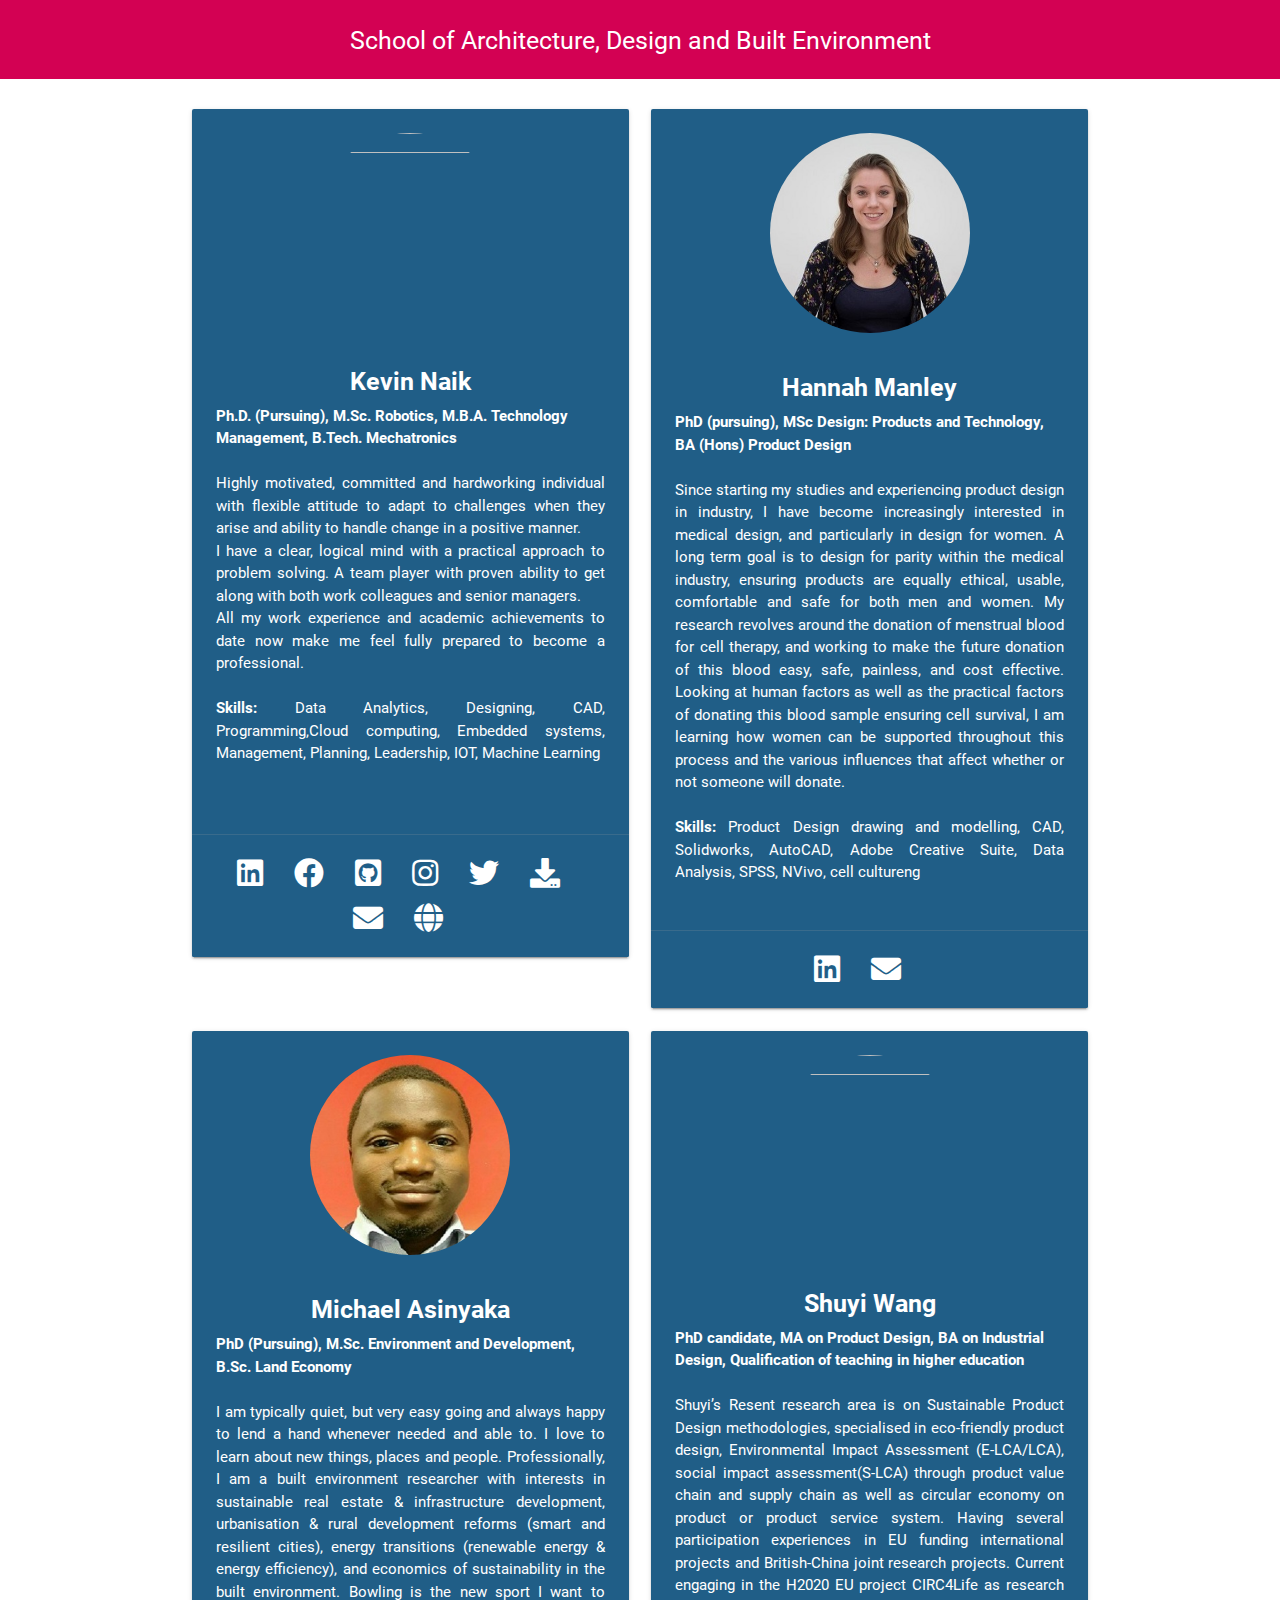
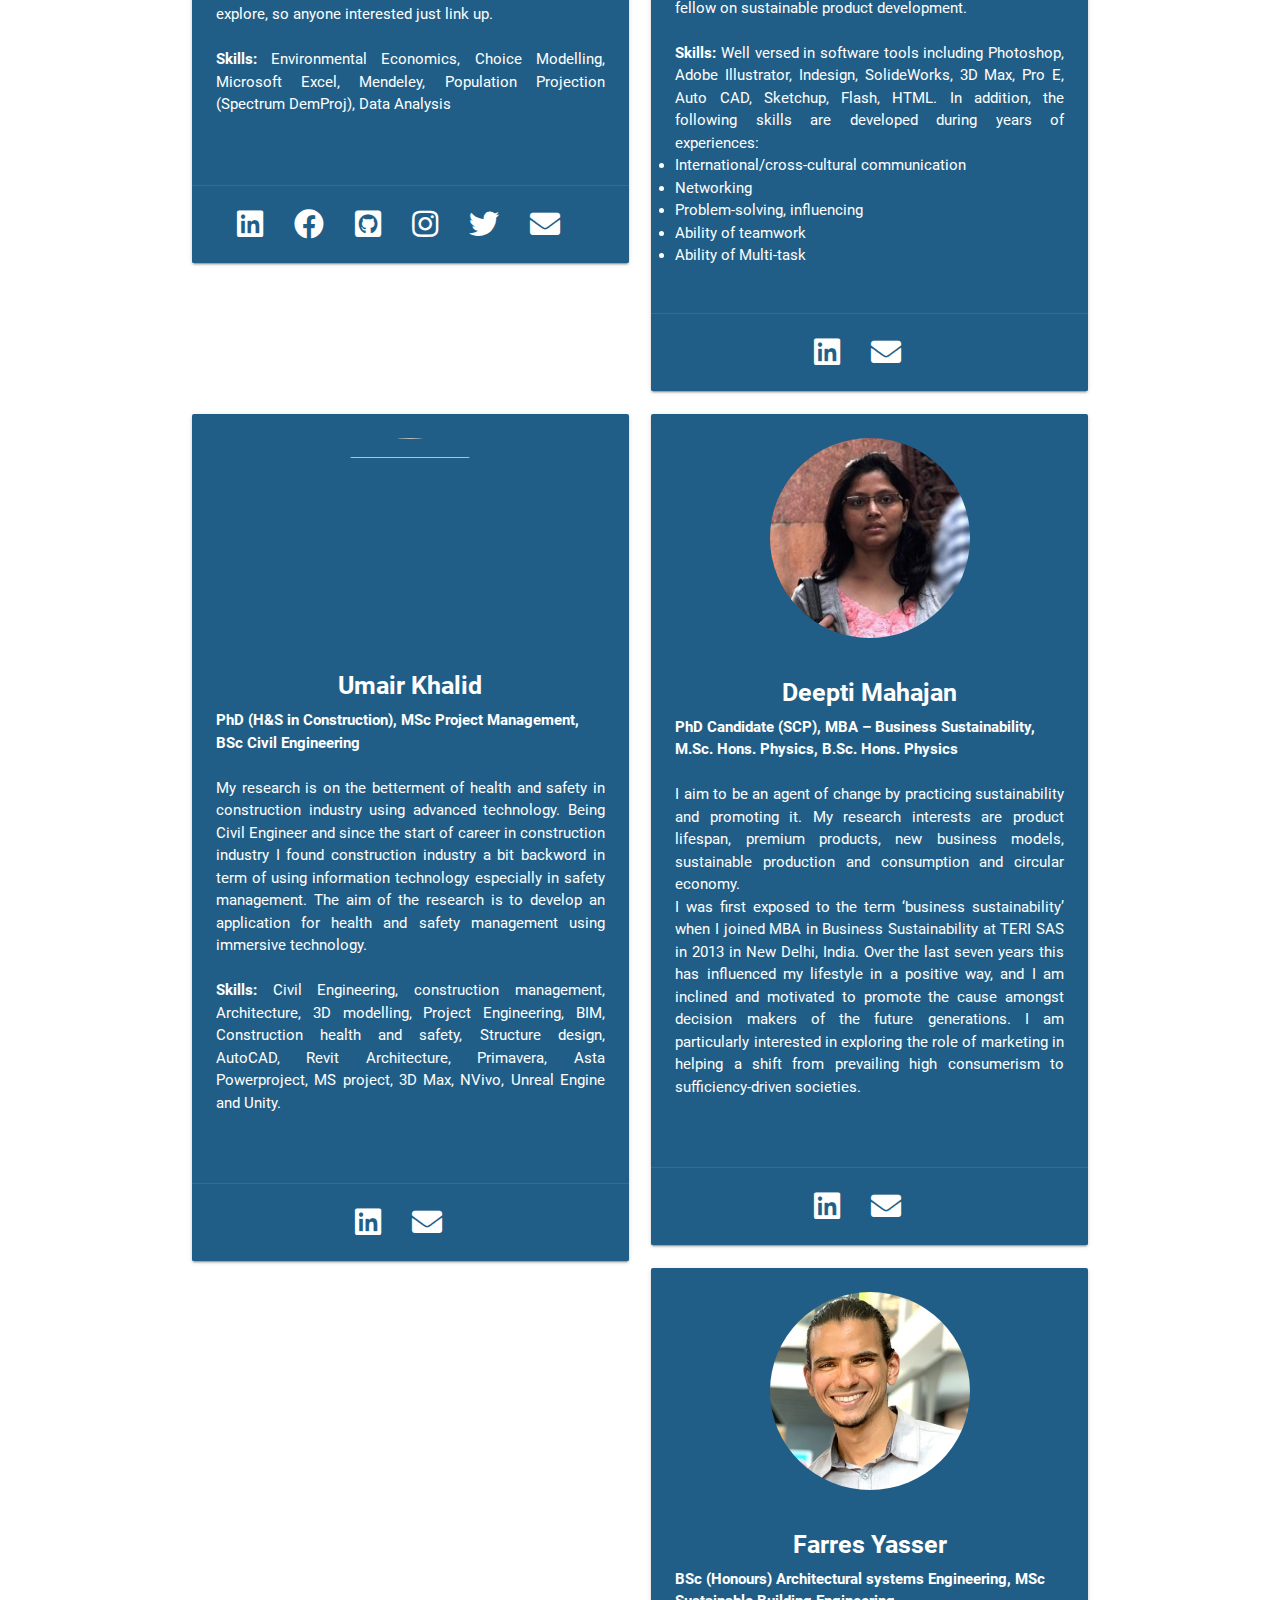
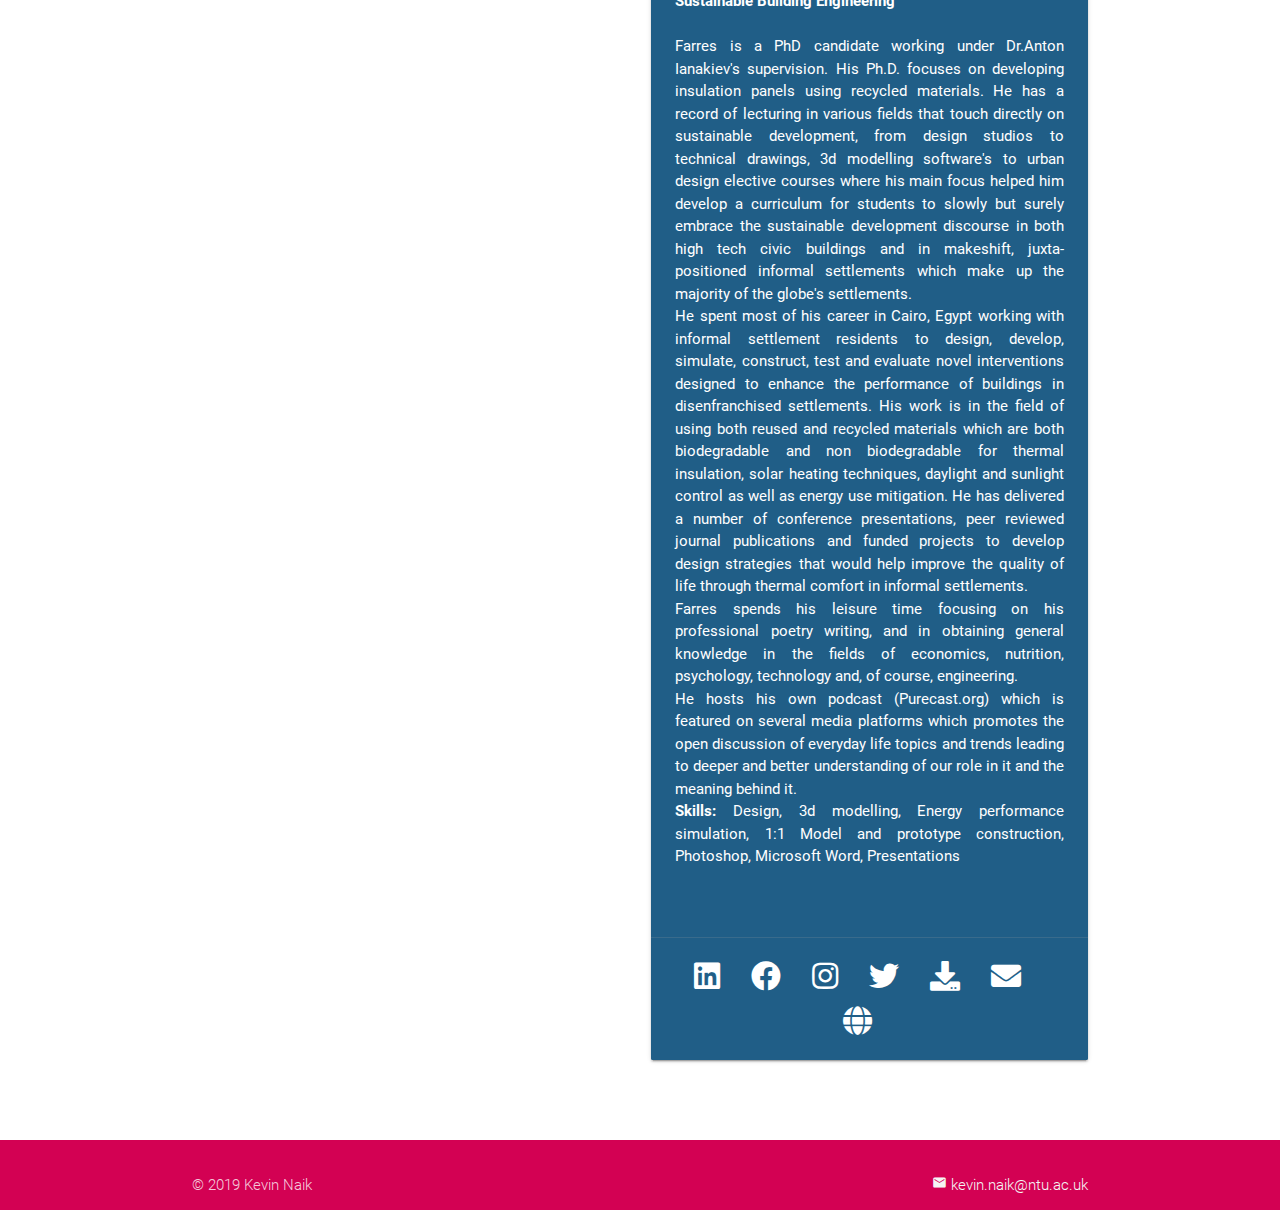
==== index.html @ f5bef42b "update" ====
<!DOCTYPE html>
<html lang="en">

<head>
    <meta http-equiv="Content-Type" content="text/html; charset=UTF-8" />
    <meta name="viewport" content="width=device-width, initial-scale=1, maximum-scale=1.0, user-scalable=no" />
    <title>ADBE</title>

    <!-- CSS  -->
    <link href="https://fonts.googleapis.com/icon?family=Material+Icons" rel="stylesheet">
    <link href="css/materialize.css" type="text/css" rel="stylesheet" media="screen,projection" />
    <link href="css/style.css" type="text/css" rel="stylesheet" media="screen,projection" />
    <link rel="stylesheet" href="//use.fontawesome.com/releases/v5.0.7/css/all.css">
</head>

<body>
    <div id="my-intro"cha style="background-color: #d30153;">
        <div style="" class="hide-on-med-and-down">
            <div>
                <div class="valign">
                    <center><h5>School of Architecture, Design and Built Environment</h5></center>
                </div>
            </div>
        </div>
        <div style="" class="hide-on-large-only" style="border-radius: 0px;">
            
            <div class="valign-wrapper">
                <div id="intro valign">
                    <center><h5>School of Architecture, Design and Built Environment</h5></center>
                    
                </div>
            </div>

        </div>
    </div>
    <br>
    
    <section class="container">
        <!--<center>
            <h3>Education</h3>
        </center><br>-->
        <div class="row">

            <div class="col s12 m6">
                <div class="card" style="background-color:#205e87;">
                    <div class="card-content">
                        <center><img src="https://ahduni.edu.in/seas/assets/staff/54164Kevin.jpg" class="responsive-img circle" style="" height="200" width="200"></center><br>
						<center class="white-text"><h5><b >Kevin Naik</b></h5></center>
                        <span class="white-text"><b>Ph.D. (Pursuing), M.Sc. Robotics, M.B.A. Technology Management, B.Tech. Mechatronics </b></span>
                        <br>
                        <br>
                        <p class="white-text" style="text-align:justify">
                        Highly motivated, committed and hardworking individual with flexible attitude to adapt to challenges when they arise and ability to handle change in a positive manner.
                    	</p>
                    	<p class="white-text" style="text-align:justify">
                        I have a clear, logical mind with a practical approach to problem solving. A team player with proven ability to get along with both work colleagues and senior managers.
                    	</p>
                    	<p class="white-text" style="text-align:justify">
                        All my work experience and academic achievements to date now make me feel fully prepared to become a professional.
                    	</p>
			             <br>
			             <p class="white-text" style="text-align:justify"><b> Skills:</b>
			             Data Analytics, Designing, CAD, Programming,Cloud computing, Embedded systems, Management, 
				        Planning, Leadership, IOT, Machine Learning </p>
                    	
                            <br>
                            <br>

                            </div>
                                <div class="card-action">
            			    <center>
                                    	<div class="fa-2x">
            					                <a href="https://www.linkedin.com/in/kevin-naik-9a7224a/"><i class="fab fa-linkedin" style="color:white" aria-hidden="true"></i></a>
            					                <a href="https://www.facebook.com/kevin.naik.7"><i class="fab fa-facebook" style="color:white" aria-hidden="true"></i></a>
            					                
            					                <a href="https://github.com/kvinlazy"><i class="fab fa-github-square" style="color:white" aria-hidden="true"></i></a>
            					                <a href="https://www.instagram.com/kvinlazy/?hl=en"><i class="fab fa-instagram" style="color:white" aria-hidden="true"></i></a>
            					                <a href="https://www.twitter.com/kvinlazy"><i class="fab fa-twitter" style="color:white" aria-hidden="true"></i></a>
            					                <a href="CV.pdf"><i class="fas fa-download" style="color:white" aria-hidden="true"></i></a>
            					                <a href="mailto:kevinnaik@gmail.com"><i class="fas fa-envelope" style="color:white"></i></a>
            							<a href="http://kevinnaik.info/" style="color:white"><i class="fas fa-globe"></i></a>
            				    </div> 
                            </center>
                       
                            
                    </div>
                </div>
            </div>

       
            <div class="col s12 m6">
                <div class="card" style="background-color:#205e87;">
                    <div class="card-content">
                        <center><img src="img/Hannah.jpg" class="responsive-img circle" style="" height="200" width="200"></center><br>
						<center class="white-text"><h5><b >Hannah Manley</b></h5></center>
                        <span class="white-text"><b>PhD (pursuing), MSc Design: Products and Technology, BA (Hons) Product Design </b></span>
                        <br>
                        <br>
                        <p class="white-text" style="text-align:justify">
                         Since starting my studies and experiencing product design in industry, I have become increasingly interested in medical design, 
						 and particularly in design for women. A long term goal is to design for parity within the medical industry, ensuring products are equally ethical, usable, 
						 comfortable and safe for both men and women. My research revolves around the donation of menstrual blood for cell therapy, and working to make the future 
						 donation of this blood easy, safe, painless, and cost effective. Looking at human factors as well as the practical factors of donating this blood 
						 sample ensuring cell survival, 
						 I am learning how women can be supported throughout this process and the various influences that affect whether or not someone will donate.
                    	</p>
			<br>
			    <p class="white-text" style="text-align:justify"><b> Skills:</b>
			     Product Design drawing and modelling, CAD, Solidworks, AutoCAD, Adobe Creative Suite, Data Analysis, SPSS, NVivo, cell cultureng </p>
                    	
                   
                    <br>

                    </div>
                    <div class="card-action">
			    <center>
                        	<div class="fa-2x">
					                <a href="http://www.linkedin.com/in/hannahleonamanley"><i class="fab fa-linkedin" style="color:white" aria-hidden="true"></i></a>
					                <a href="mailto:Hannah.manley@ntu.ac.uk"><i class="fas fa-envelope" style="color:white"></i></a>
							
				    </div> 
                            </center>
                       
                            
                    </div>
                </div>
            </div>

             <div class="col s12 m6">
                <div class="card" style="background-color:#205e87;">
                    <div class="card-content">
                        <center><img src="img/michael.jpg" class="responsive-img circle" style="" height="200" width="200"></center><br>
                        <center class="white-text"><h5><b>Michael Asinyaka</b></h5></center>
                        <span class="white-text"><b> PhD (Pursuing), M.Sc. Environment and Development, B.Sc. Land Economy</b></span>
                        <br>
                        <br>
                        <p class="white-text" style="text-align:justify">
                         I am typically quiet, but very easy going and always happy to lend a hand whenever needed and able to.  I love to learn about new things, places and people. Professionally, I am a built environment researcher with interests in sustainable real estate &amp; infrastructure development, urbanisation &amp; rural development reforms (smart and resilient cities), energy transitions (renewable energy &amp; energy efficiency), and economics of sustainability in the built environment. Bowling is the new sport I want to explore, so anyone interested just link up.
                        </p>
                        <br>
                        <p class="white-text" style="text-align:justify"><b> Skills:</b>
                        Environmental Economics, Choice Modelling, Microsoft Excel, Mendeley, Population Projection (Spectrum DemProj), Data Analysis</p>
                        
                    <br>
                    <br>

                    </div>
                    <div class="card-action">
                    <center>
                            <div class="fa-2x">
                                    <a href="www.linkedin.com/in/michaelasinyaka"><i class="fab fa-linkedin" style="color:white" aria-hidden="true"></i></a>
                                    <a href="https://www.facebook.com/masinyaka"><i class="fab fa-facebook" style="color:white" aria-hidden="true"></i></a>
                                    
                                    <a href="https://github.com/masinyaka"><i class="fab fa-github-square" style="color:white" aria-hidden="true"></i></a>
                                    <a href="https://www.instagram.com/mas_yaka/"><i class="fab fa-instagram" style="color:white" aria-hidden="true"></i></a>
                                    <a href="https://twitter.com/masinyaka"><i class="fab fa-twitter" style="color:white" aria-hidden="true"></i></a>
                                    
                                    <a href="mailto:masinyaka@gmail.com"><i class="fas fa-envelope" style="color:white"></i></a>
                           
                                </div> 
                            </center>
                       
                            
                    </div>
                </div>
            </div>


             <div class="col s12 m6">
                <div class="card" style="background-color:#205e87;">
                    <div class="card-content">
                        <center><img src="https://media.licdn.com/dms/image/C5103AQFHI5J_ACY2yA/profile-displayphoto-shrink_200_200/0?e=1580947200&v=beta&t=JASS7fgUZWuePLrIMiusBpdRvKe-ONMXrFPSzzD-Zes" class="responsive-img circle" style="" height="200" width="200"></center><br>
						<center class="white-text"><h5><b >Shuyi Wang</b></h5></center>
                        <span class="white-text"><b>PhD candidate, MA on Product Design, BA on Industrial Design, Qualification of teaching in higher education</b></span>
                        <br>
                        <br>
                        <p class="white-text" style="text-align:justify">
                         Shuyi’s Resent research area is on Sustainable Product Design methodologies, specialised in eco-friendly product design, Environmental Impact Assessment (E-LCA/LCA), social impact assessment(S-LCA) through product value chain and supply chain as well as circular economy on product or product service system. Having several participation experiences in EU funding international projects and British-China joint research projects. Current engaging in the H2020 EU project CIRC4Life as research fellow on sustainable product development. 
                    	</p>
			<br>
			    <p class="white-text" style="text-align:justify"><b> Skills:</b>
			     Well versed in software tools including Photoshop, Adobe Illustrator, Indesign, SolideWorks, 3D Max, Pro E, Auto CAD, Sketchup, Flash, HTML. In addition, the following skills are developed during years of experiences: </p>
			     <li class="white-text">International/cross-cultural communication </li>
			     <li class="white-text">Networking </li>
			     <li class="white-text">Problem-solving, influencing </li>
			     <li class="white-text">Ability of teamwork</li>
			     <li class="white-text">Ability of Multi-task</li>
                    	
                   
                    <br>

                    </div>
                    <div class="card-action">
			    <center>
                        	<div class="fa-2x">
					                <a href="https://www.linkedin.com/in/%E5%A7%9D%E6%87%BF-%E7%8E%8B-3a2bb7b0/"><i class="fab fa-linkedin" style="color:white" aria-hidden="true"></i></a>
					                <a href="mailto:alice.399@hotmail.com;Shuyi.wang2015@my.ntu.ac.uk "><i class="fas fa-envelope" style="color:white"></i></a>
							
				    </div> 
                            </center>
                       
                            
                    </div>
                </div>
            </div>

           


           






            <div class="col s12 m6">
                <div class="card" style="background-color:#205e87;">
                    <div class="card-content">
                        <center><img src="https://media.licdn.com/dms/image/C4D03AQEUs2FxRy9Tfg/profile-displayphoto-shrink_200_200/0?e=1580947200&v=beta&t=_3YPmqzXeRNoNVssJqnCTlIYDsGMLfBjhZPYq9M_unA" class="responsive-img circle" style="" height="200" width="200"></center><br>
                        <center class="white-text"><h5><b>Umair Khalid</b></h5></center>
                        <span class="white-text"><b> PhD (H&amp;S in Construction), MSc Project Management, BSc Civil Engineering</b></span>
                        <br>
                        <br>
                        <p class="white-text" style="text-align:justify">
                         My research is on the betterment of health and safety in construction industry using advanced technology. Being Civil Engineer and since the start of career in construction industry I found construction industry a bit backword in term of using information technology especially in safety management. The aim of the research is to  develop an application for health and safety management using immersive technology.
                        </p>
            <br>
                <p class="white-text" style="text-align:justify"><b> Skills:</b>
                Civil Engineering, construction management, Architecture, 3D modelling, Project Engineering, BIM, Construction health and safety, Structure design, AutoCAD, Revit Architecture, Primavera, Asta Powerproject, MS project, 3D Max, NVivo, Unreal Engine and Unity.</p>
                        
                    <br>
                    <br>

                    </div>
                    <div class="card-action">
                <center>
                            <div class="fa-2x">
                                    <a href="https://www.linkedin.com/in/umair-khalid-58a23880/"><i class="fab fa-linkedin" style="color:white" aria-hidden="true"></i></a>
                                    
                                    <a href="mailto:umair.khalid@ntu.ac.uk"><i class="fas fa-envelope" style="color:white"></i></a>
                           
                    </div> 
                            </center>
                       
                            
                    </div>
                </div>
            </div>


            <div class="col s12 m6">
                <div class="card" style="background-color:#205e87;">
                    <div class="card-content">
                        <center><img src="img/Deepti.jpg" class="responsive-img circle" style="" height="200" width="200"></center><br>
                        <center class="white-text"><h5><b>Deepti Mahajan</b></h5></center>
                        <span class="white-text"><b> PhD Candidate (SCP), MBA – Business Sustainability, M.Sc. Hons. Physics, B.Sc. Hons. Physics</b></span>
                        <br>
                        <br>
                        <p class="white-text" style="text-align:justify">
                         I aim to be an agent of change by practicing sustainability and promoting it. My research interests are product lifespan, premium products, new business models, sustainable production and consumption and circular economy.</p> 
 
                        <p class="white-text" style="text-align:justify">I was first exposed to the term ‘business sustainability’ when I joined MBA in Business Sustainability at TERI SAS in 2013 in New Delhi, India. Over the last seven years this has influenced my lifestyle in a positive way, and I am inclined and motivated to promote the cause amongst decision makers of the future generations. I am particularly interested in exploring the role of marketing in helping a shift from prevailing high consumerism to sufficiency-driven societies.</p>
                        
                    <br>
                    <br>

                    </div>
                    <div class="card-action">
                <center>
                            <div class="fa-2x">
                                    <a href="https://www.linkedin.com/in/mahajan-deepti/"><i class="fab fa-linkedin" style="color:white" aria-hidden="true"></i></a>
                                    
                                    <a href="mailto:deepti.mahajan@ntu.ac.uk"><i class="fas fa-envelope" style="color:white"></i></a>
                           
                    </div> 
                            </center>
                       
                            
                    </div>
                </div>
            </div>

            <div class="col s12 m6">
                <div class="card" style="background-color:#205e87;">
                    <div class="card-content">
                        <center><img src="img/farres.jpg" class="responsive-img circle" style="" height="200" width="200"></center><br>
                        <center class="white-text"><h5><b > Farres Yasser</b></h5></center>
                        <span class="white-text"><b>BSc (Honours) Architectural systems Engineering, MSc Sustainable Building Engineering </b></span>
                        <br>
                        <br>
                        <p class="white-text" style="text-align:justify">
                        Farres is a PhD candidate working under Dr.Anton Ianakiev's supervision. His Ph.D. focuses on developing insulation panels using recycled materials. He has a record of lecturing in various fields that touch directly on sustainable development, from design studios to technical drawings, 3d modelling software's to urban design elective courses where his main focus helped him develop a curriculum for students to slowly but surely embrace the sustainable development discourse in both high tech civic buildings and in makeshift, juxta-positioned informal settlements which make up the majority of the globe's settlements. </p>
                        <p class="white-text" style="text-align:justify"> He spent most of his career in Cairo, Egypt working with informal settlement residents to design, develop, simulate, construct, test and evaluate novel interventions designed to enhance the performance of buildings in disenfranchised settlements. His work is in the field of using both reused and recycled materials which are both biodegradable and non biodegradable for thermal insulation, solar heating techniques, daylight and sunlight control as well as energy use mitigation. He has delivered a number of conference presentations, peer reviewed journal publications and funded projects to develop design strategies that would help improve the quality of life through thermal comfort in informal settlements.</p> 
                        <p class="white-text" style="text-align:justify"> Farres spends his leisure time focusing on his professional poetry writing, and in obtaining general knowledge in the fields of  economics, nutrition, psychology, technology and, of course, engineering.</p> 
                        <p class="white-text" style="text-align:justify">He hosts his own podcast (Purecast.org) which is featured on several media platforms which promotes the open discussion of everyday life topics and trends leading to deeper and better understanding of our role in it and the meaning behind it.</p>
                         
                         <p class="white-text" style="text-align:justify"><b> Skills:</b>
                        Design, 3d modelling, Energy performance simulation, 1:1 Model and prototype construction, Photoshop, Microsoft Word, Presentations </p>
                        
                        <br>
                        <br>

                        </div>
                        <div class="card-action">
                        <center>
                            <div class="fa-2x">
                                    <a href="https://www.linkedin.com/in/farres-yasser-b0b484121/"><i class="fab fa-linkedin" style="color:white" aria-hidden="true"></i></a>
                                    <a href="https://www.facebook.com/farres.allam"><i class="fab fa-facebook" style="color:white" aria-hidden="true"></i></a>
                                    <a href="https://www.instagram.com/purecastorg/"><i class="fab fa-instagram" style="color:white" aria-hidden="true"></i></a>
                                    <a href="https://twitter.com/PurecastO"><i class="fab fa-twitter" style="color:white" aria-hidden="true"></i></a>
                                    <a href="https://drive.google.com/file/d/1bXvy3miWkQwwEcD-lq2Jq38FrT82LkYQ/view?usp=sharing"><i class="fas fa-download" style="color:white" aria-hidden="true"></i></a>
                                    <a href="mailto:Farres.yasser2019@my.ntu.ac.uk;Farresyasser@gmail.com"><i class="fas fa-envelope" style="color:white"></i></a>
                            <a href="https://www.purecast.org/" style="color:white"><i class="fas fa-globe"></i></a>
                            </div> 
                                </center>
                       
                            
                        </div>
                    </div>
                </div>


			</div>
    </section>
    <br>
    <br>

    <div class="col s12 m12">
        <footer class="page-footer" style="background-color: #d30153;">
            <!--
            <div class="container" > 
                <div class="row">
                    
                        <div class="col l6 s12">
                            <h5 class="white-text">Footer Content</h5>
                            <p class="grey-text text-lighten-4">You can use rows and columns here to organize your footer content.</p>
                        </div>

                    
                        <div class="col l4 offset-l2 s12">
                            <h5 class="white-text">Links</h5>
                            <ul>
                                <li><a class="grey-text text-lighten-3" href="#!">Github</a></li>
                                <li><a class="grey-text text-lighten-3" href="#!">LinkedIn</a></li>
                                <li><a class="grey-text text-lighten-3" href="#!">Google+</a></li>
                                <li><a class="grey-text text-lighten-3" href="#!">Facebook</a></li>
                            </ul>
                        </div>

                </div>
            </div>
-->
            <div class="footer-copyright" style="background-color: #d30153;">
                <div class="container">
                    © 2019 Kevin Naik
                    <a class="grey-text text-lighten-4 right" href="mailto:kevin.naik@ntu.ac.uk"><span><i class="tiny material-icons">mail</i></span>  kevin.naik@ntu.ac.uk</a>
                </div>
            </div>
        </footer>
    </div>
    <!--  Scripts-->
    <script src="https://code.jquery.com/jquery-2.1.1.min.js"></script>
    <script src="js/materialize.js"></script>
    <script src="js/init.js"></script>

</body>

</html>
---- css/style.css ----
/* Custom Stylesheet */
/**
 * Use this file to override Materialize files so you can update
 * the core Materialize files in the future
 *
 * Made By MaterializeCSS.com
 */

nav ul a,
nav .brand-logo {
  text-align: center
}
#my-intro{
  position: top;
    
  background-color: #5c6bc0;
  opacity: 1;
  color: white;
  padding: 15px;
}


#my-navbar{
    position: top;
    
}

.link-color{
    color: #5c6bc0;
}

.button-collapse {
  color: #26a69a;
}

.parallax-container {
  min-height: 300px;
  line-height: 0;
  height: auto;
  color: rgba(255,255,255,.9);
}
  .parallax-container .section {
    width: 100%;
  }

@media only screen and (max-width : 992px) {
  .parallax-container .section {
    position: absolute;
    top: 40%;
  }
  #index-banner .section {
    top: 10%;
  }
}

@media only screen and (max-width : 600px) {
  #index-banner .section {
    top: 0;
  }
}

.icon-block {
  padding: 0 15px;
}
.icon-block .material-icons {
  font-size: inherit;
}

footer.page-footer {
  margin: 0;
}

#sidenav-overlay{
  z-index: 100
}
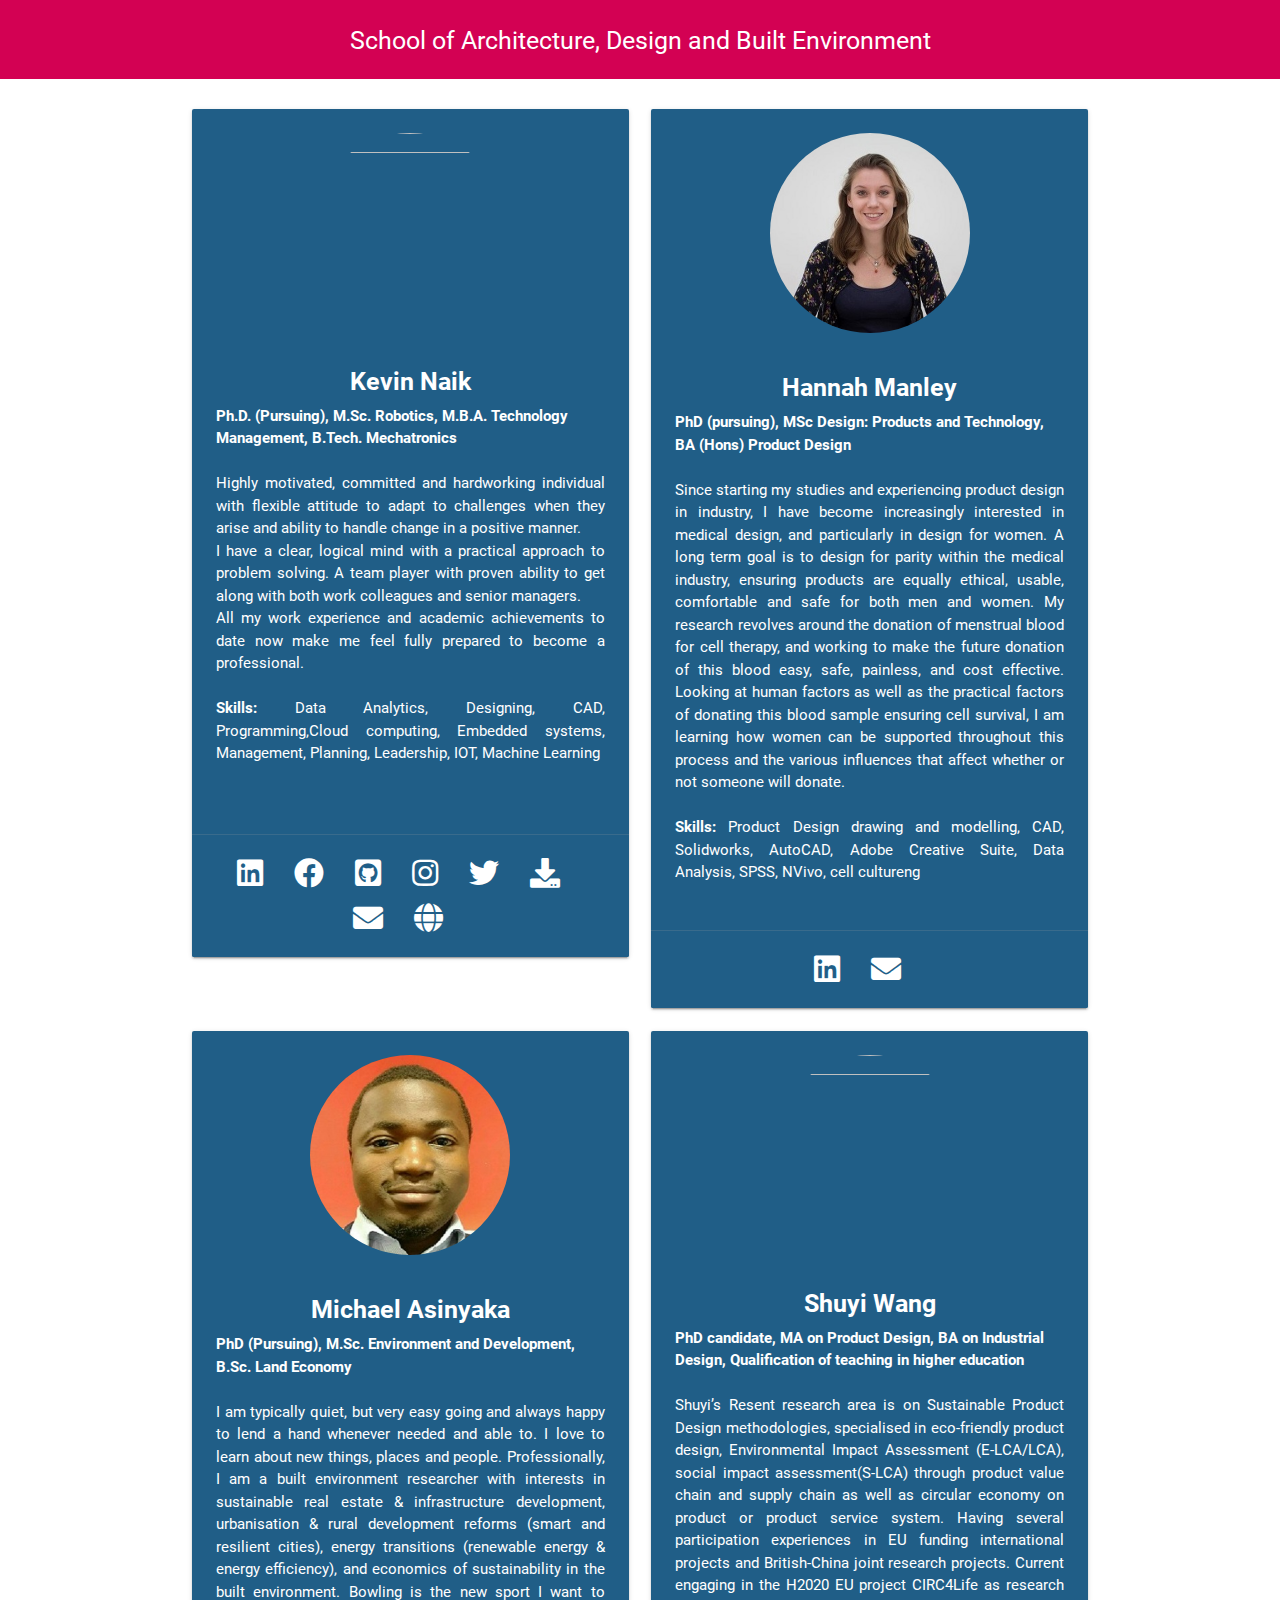
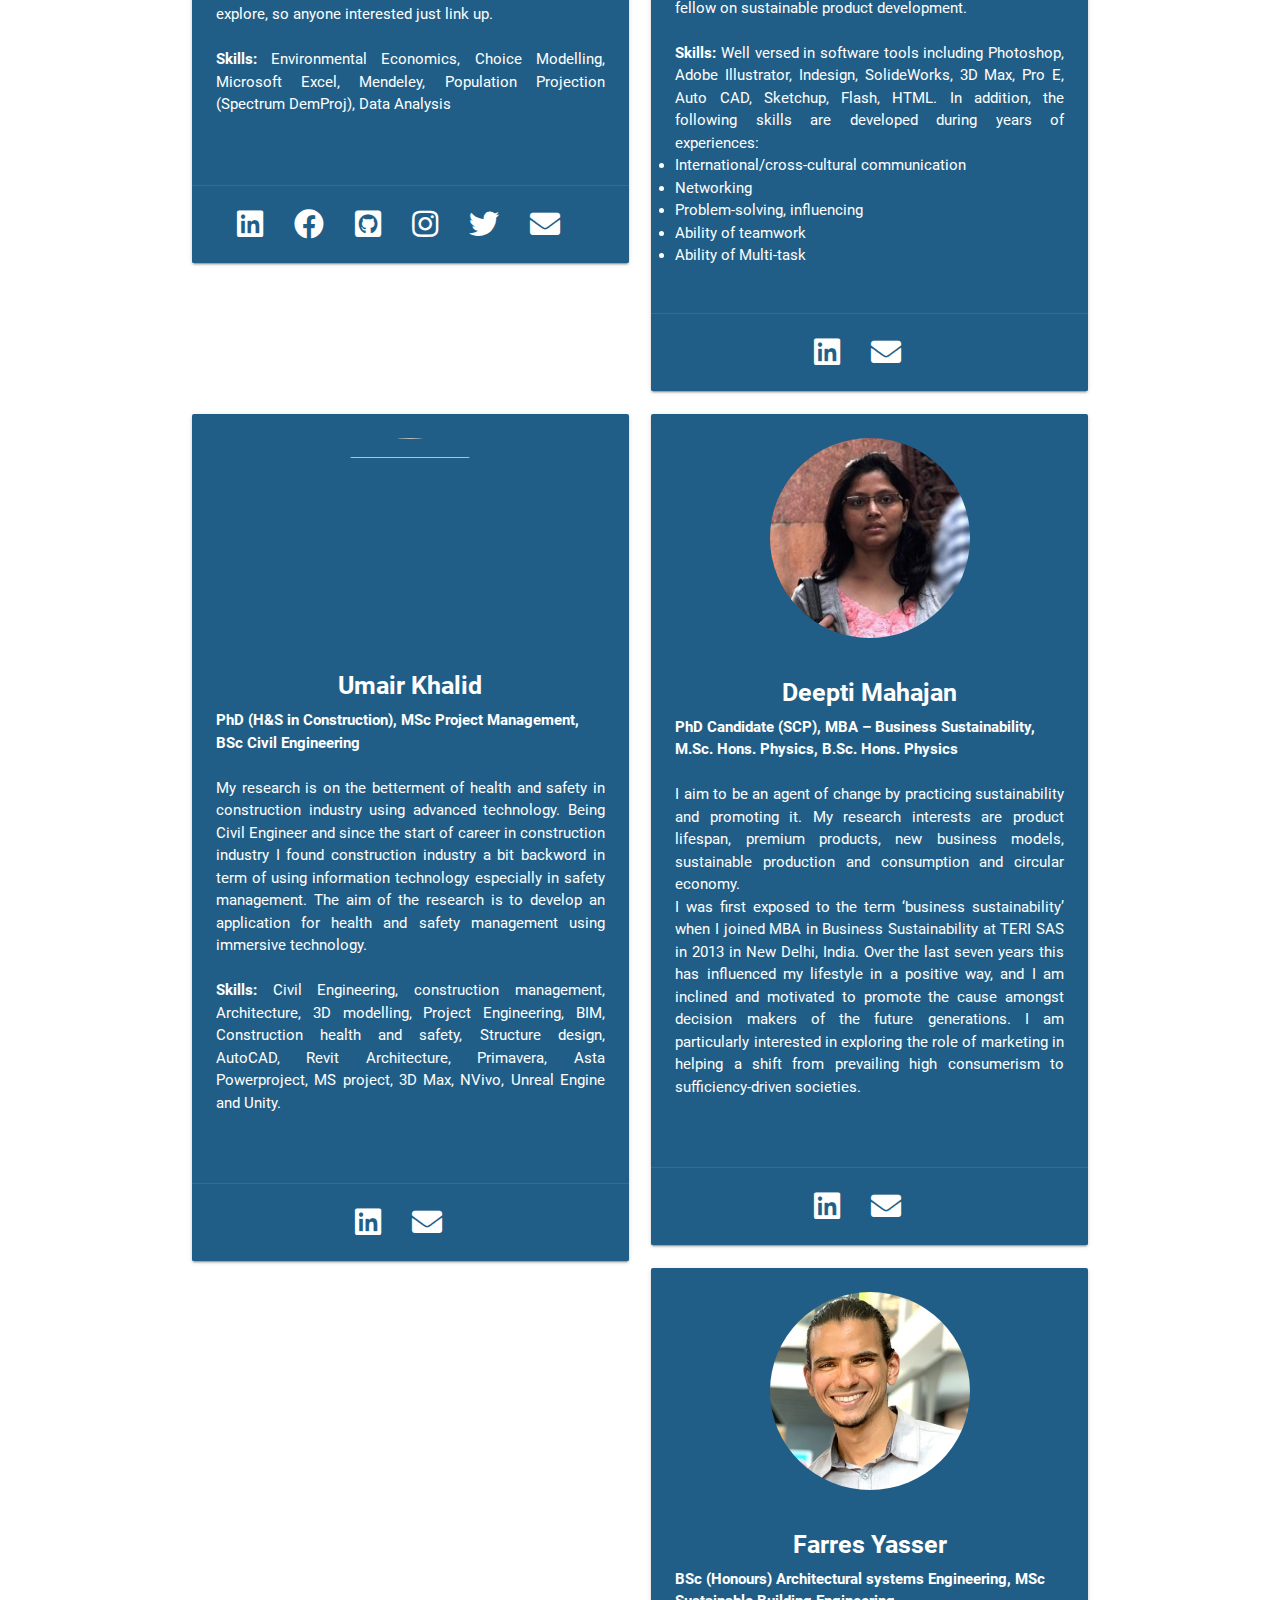
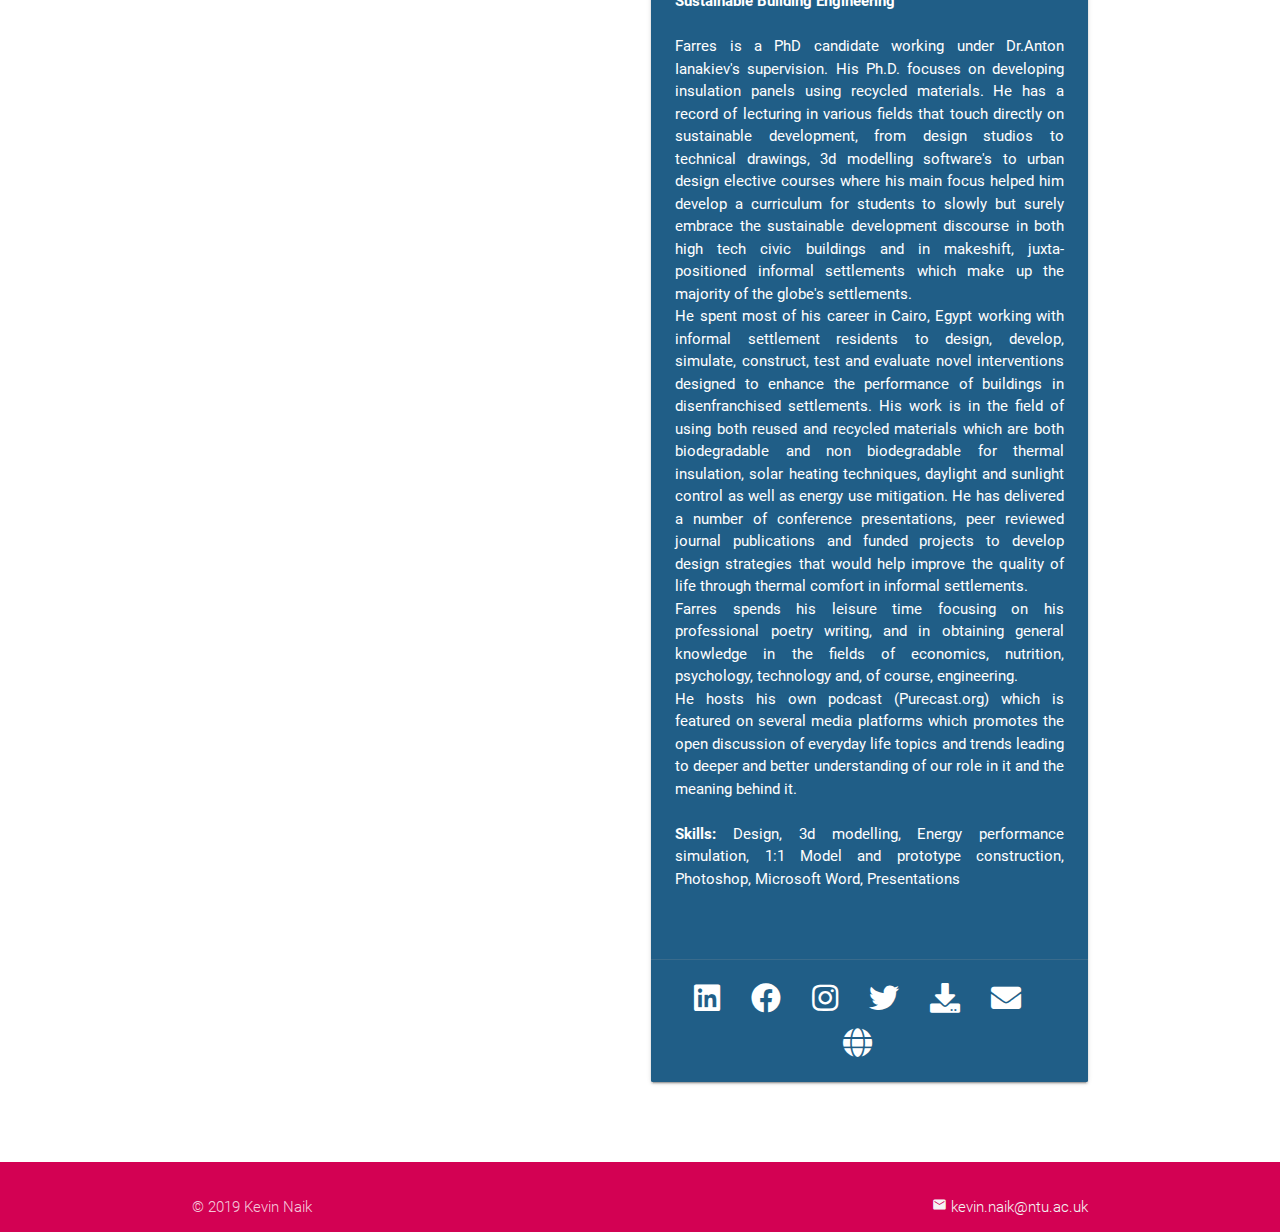
==== commit 59789cf6: "v  ,vm,/" ====
--- a/index.html
+++ b/index.html
@@ -294,7 +294,7 @@
                         <p class="white-text" style="text-align:justify"> He spent most of his career in Cairo, Egypt working with informal settlement residents to design, develop, simulate, construct, test and evaluate novel interventions designed to enhance the performance of buildings in disenfranchised settlements. His work is in the field of using both reused and recycled materials which are both biodegradable and non biodegradable for thermal insulation, solar heating techniques, daylight and sunlight control as well as energy use mitigation. He has delivered a number of conference presentations, peer reviewed journal publications and funded projects to develop design strategies that would help improve the quality of life through thermal comfort in informal settlements.</p> 
                         <p class="white-text" style="text-align:justify"> Farres spends his leisure time focusing on his professional poetry writing, and in obtaining general knowledge in the fields of  economics, nutrition, psychology, technology and, of course, engineering.</p> 
                         <p class="white-text" style="text-align:justify">He hosts his own podcast (Purecast.org) which is featured on several media platforms which promotes the open discussion of everyday life topics and trends leading to deeper and better understanding of our role in it and the meaning behind it.</p>
-                         
+                        <br> 
                          <p class="white-text" style="text-align:justify"><b> Skills:</b>
                         Design, 3d modelling, Energy performance simulation, 1:1 Model and prototype construction, Photoshop, Microsoft Word, Presentations </p>
                         
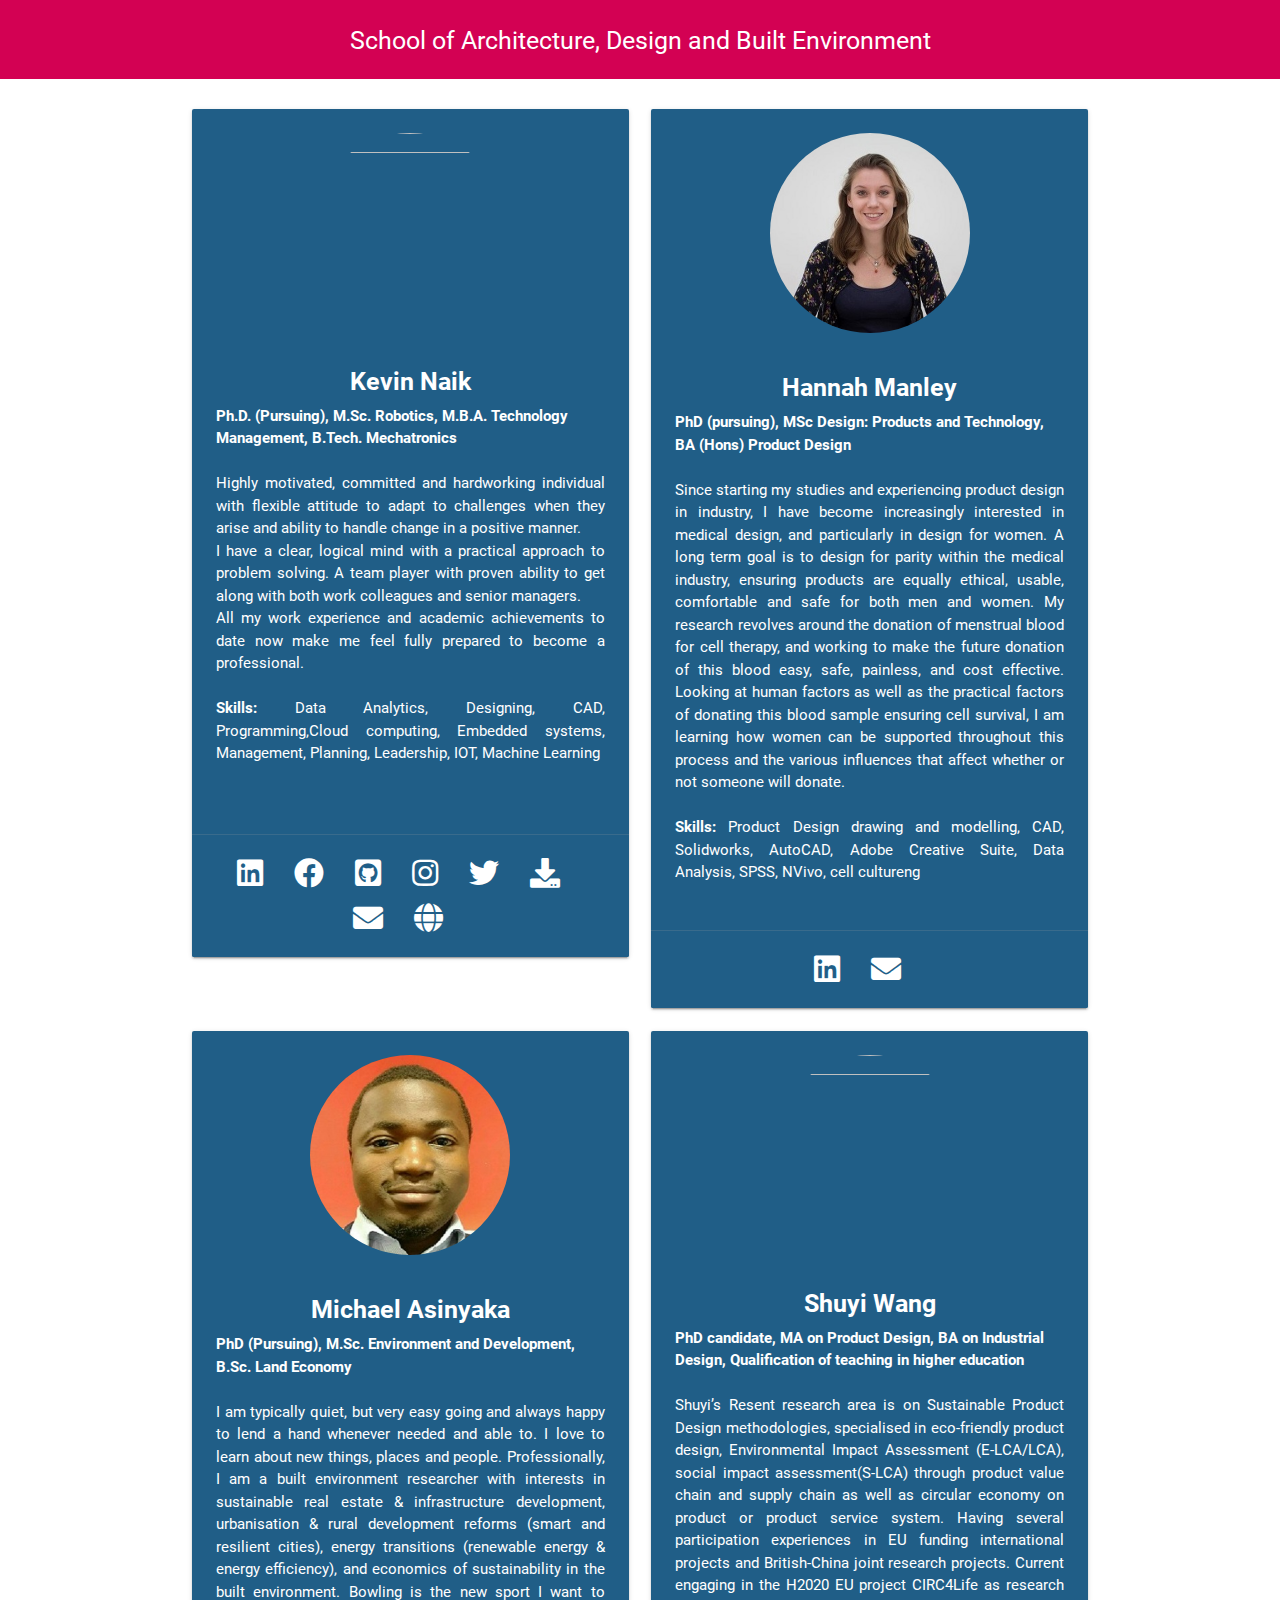
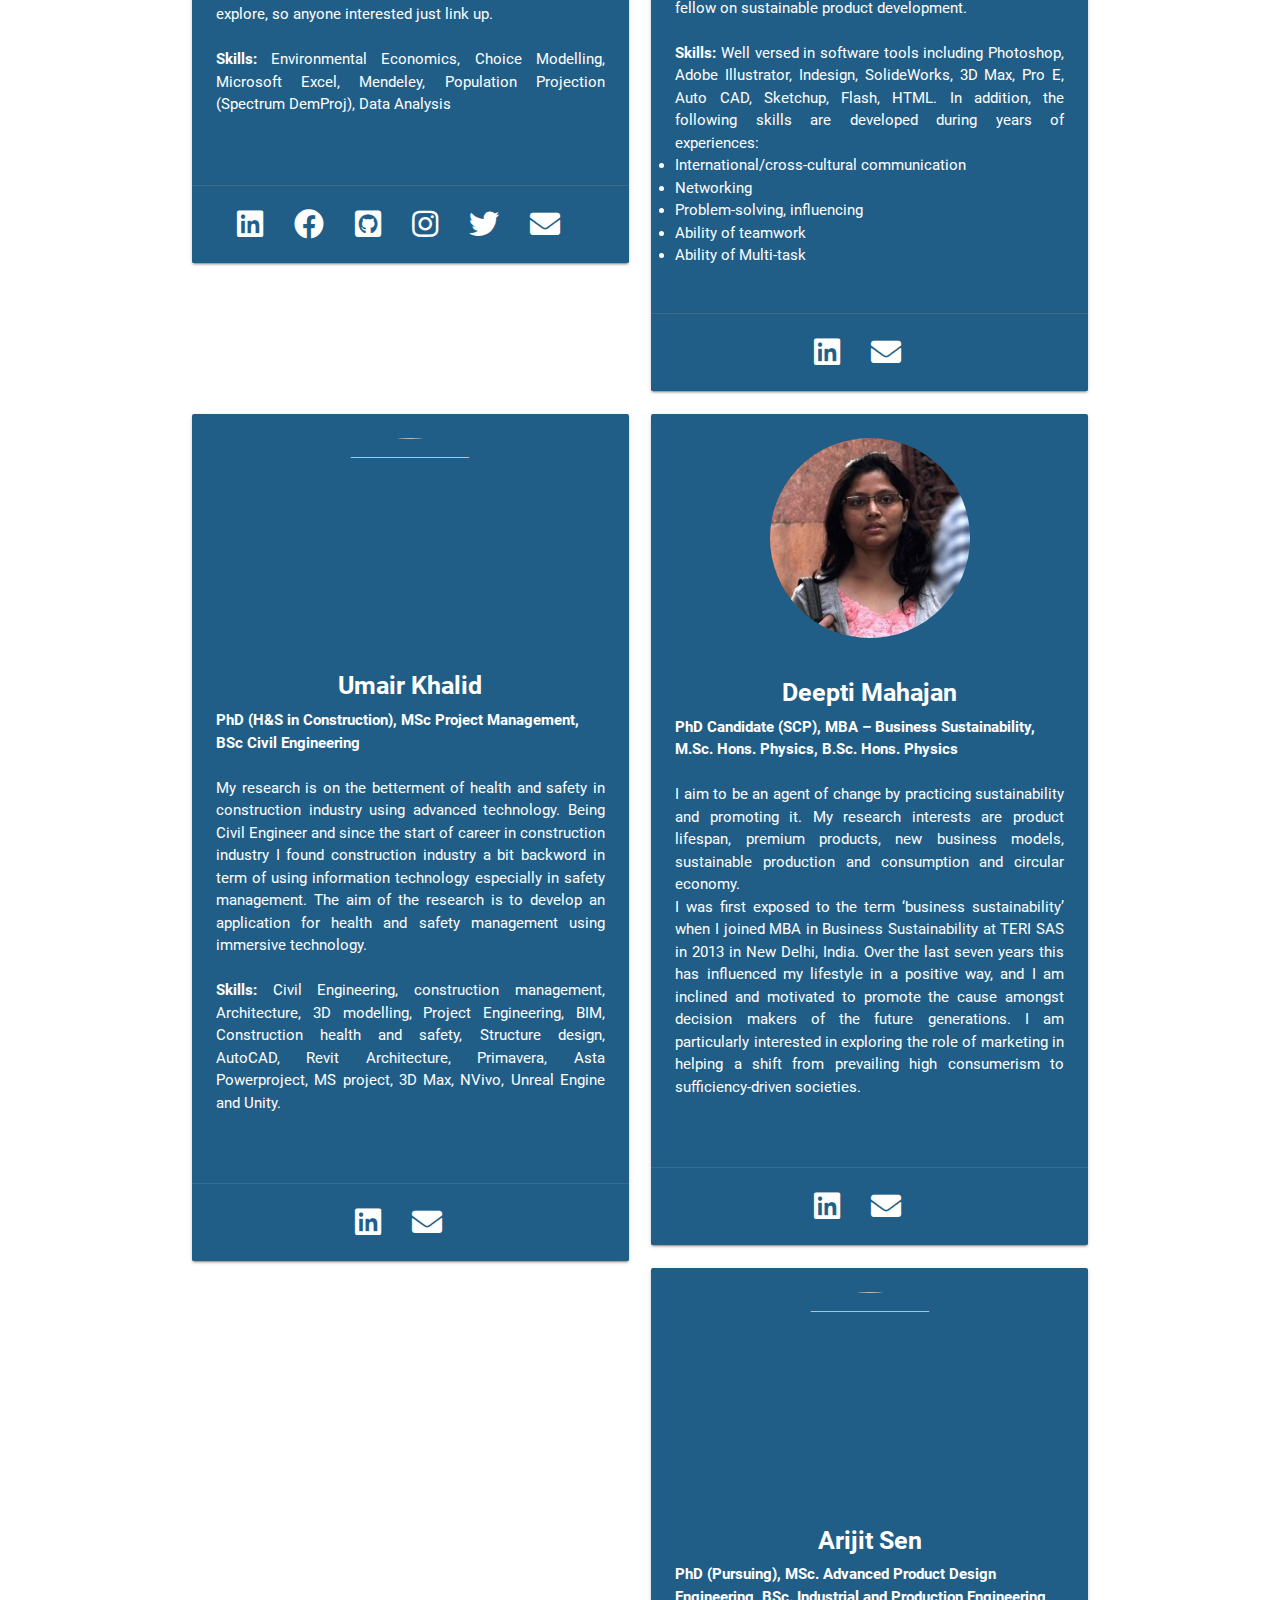
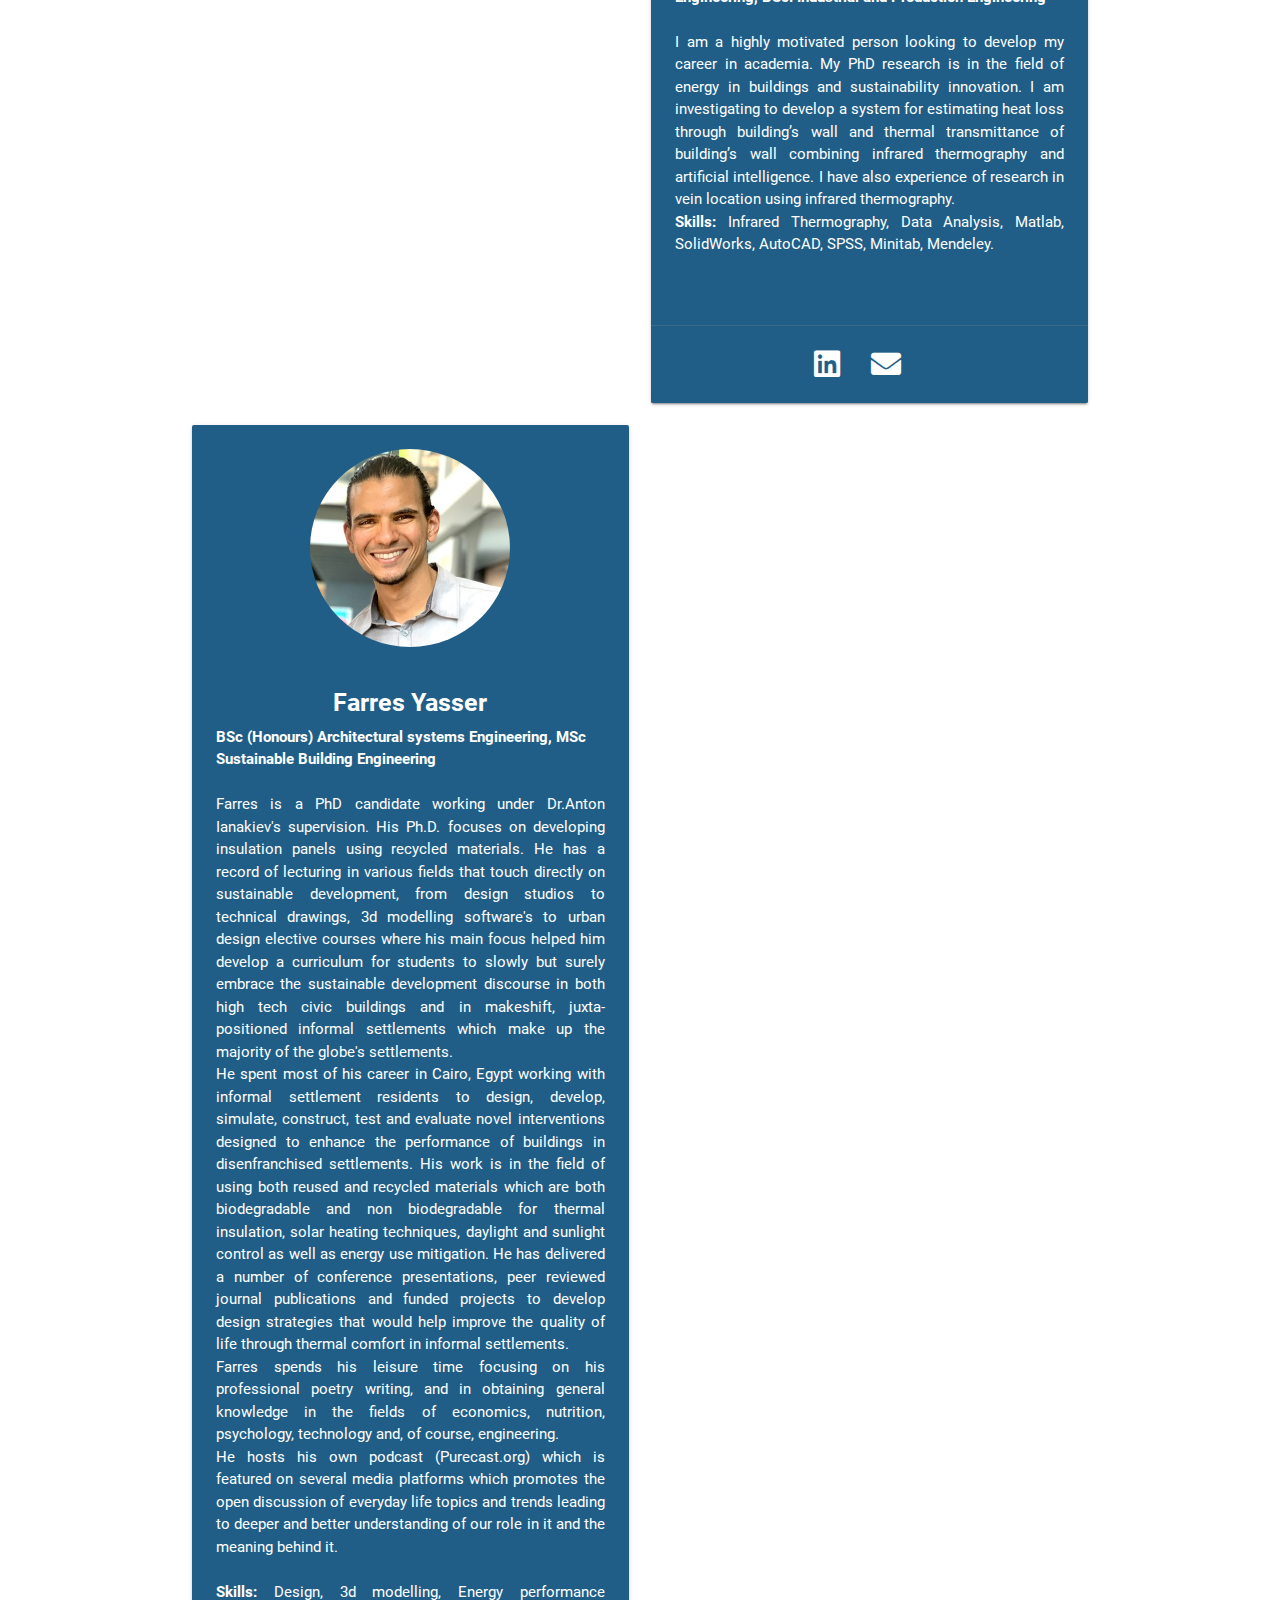
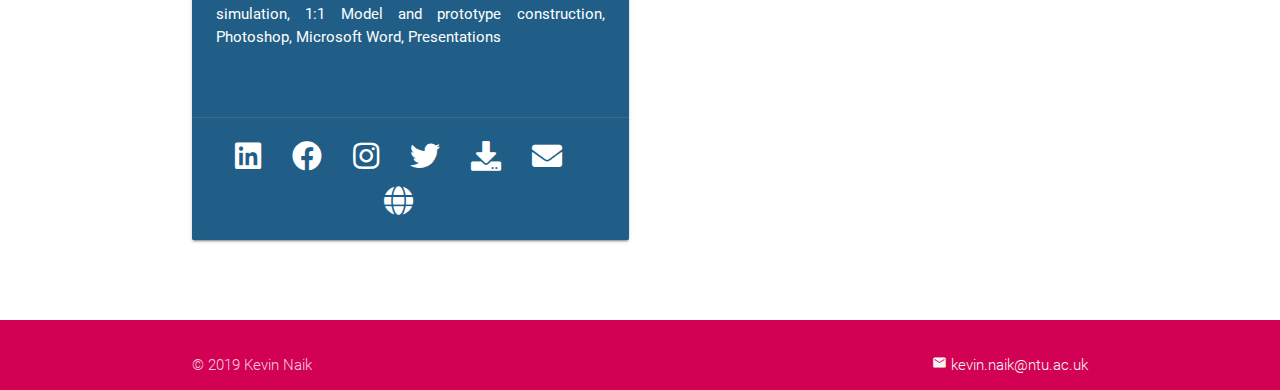
==== commit 3b97652c: "arijit" ====
--- a/index.html
+++ b/index.html
@@ -281,6 +281,42 @@
                 </div>
             </div>
 
+
+            <div class="col s12 m6">
+                <div class="card" style="background-color:#205e87;">
+                    <div class="card-content">
+                        <center><img src="https://media.licdn.com/dms/image/C5603AQH_rc3vgUOu4w/profile-displayphoto-shrink_200_200/0?e=1581552000&v=beta&t=-ikEYjMizlkvaHNoXfQqjUVytUYWXmmIkDf74I0htoo" class="responsive-img circle" style="" height="200" width="200"></center><br>
+                        <center class="white-text"><h5><b>Arijit Sen</b></h5></center>
+                        <span class="white-text"><b> PhD (Pursuing), MSc. Advanced Product Design Engineering, BSc. Industrial and Production Engineering</b></span>
+                        <br>
+                        <br>
+                        <p class="white-text" style="text-align:justify">
+                        I am a highly motivated person looking to develop my career in academia. My PhD research is in the field of energy in buildings and sustainability innovation.  I am investigating to develop a system for estimating heat loss through building’s wall and thermal transmittance of building’s wall combining infrared thermography and artificial intelligence. I have also experience of research in vein location using infrared thermography.  </p>
+
+                         <p class="white-text" style="text-align:justify"><b> Skills:</b>
+                Infrared Thermography, Data Analysis, Matlab, SolidWorks, AutoCAD, SPSS, Minitab, Mendeley.</p>
+                        
+                    <br>
+                    <br>
+
+                    </div>
+                    <div class="card-action">
+                <center>
+                            <div class="fa-2x">
+                                    <a href="https://www.linkedin.com/in/arijit-sen-9a69507/"><i class="fab fa-linkedin" style="color:white" aria-hidden="true"></i></a>
+                                    
+                                    <a href="mailto:arijit.sen2016@my.ntu.ac.uk"><i class="fas fa-envelope" style="color:white"></i></a>
+                           
+                    </div> 
+                            </center>
+                       
+                            
+                    </div>
+                </div>
+            </div>
+
+
+
             <div class="col s12 m6">
                 <div class="card" style="background-color:#205e87;">
                     <div class="card-content">
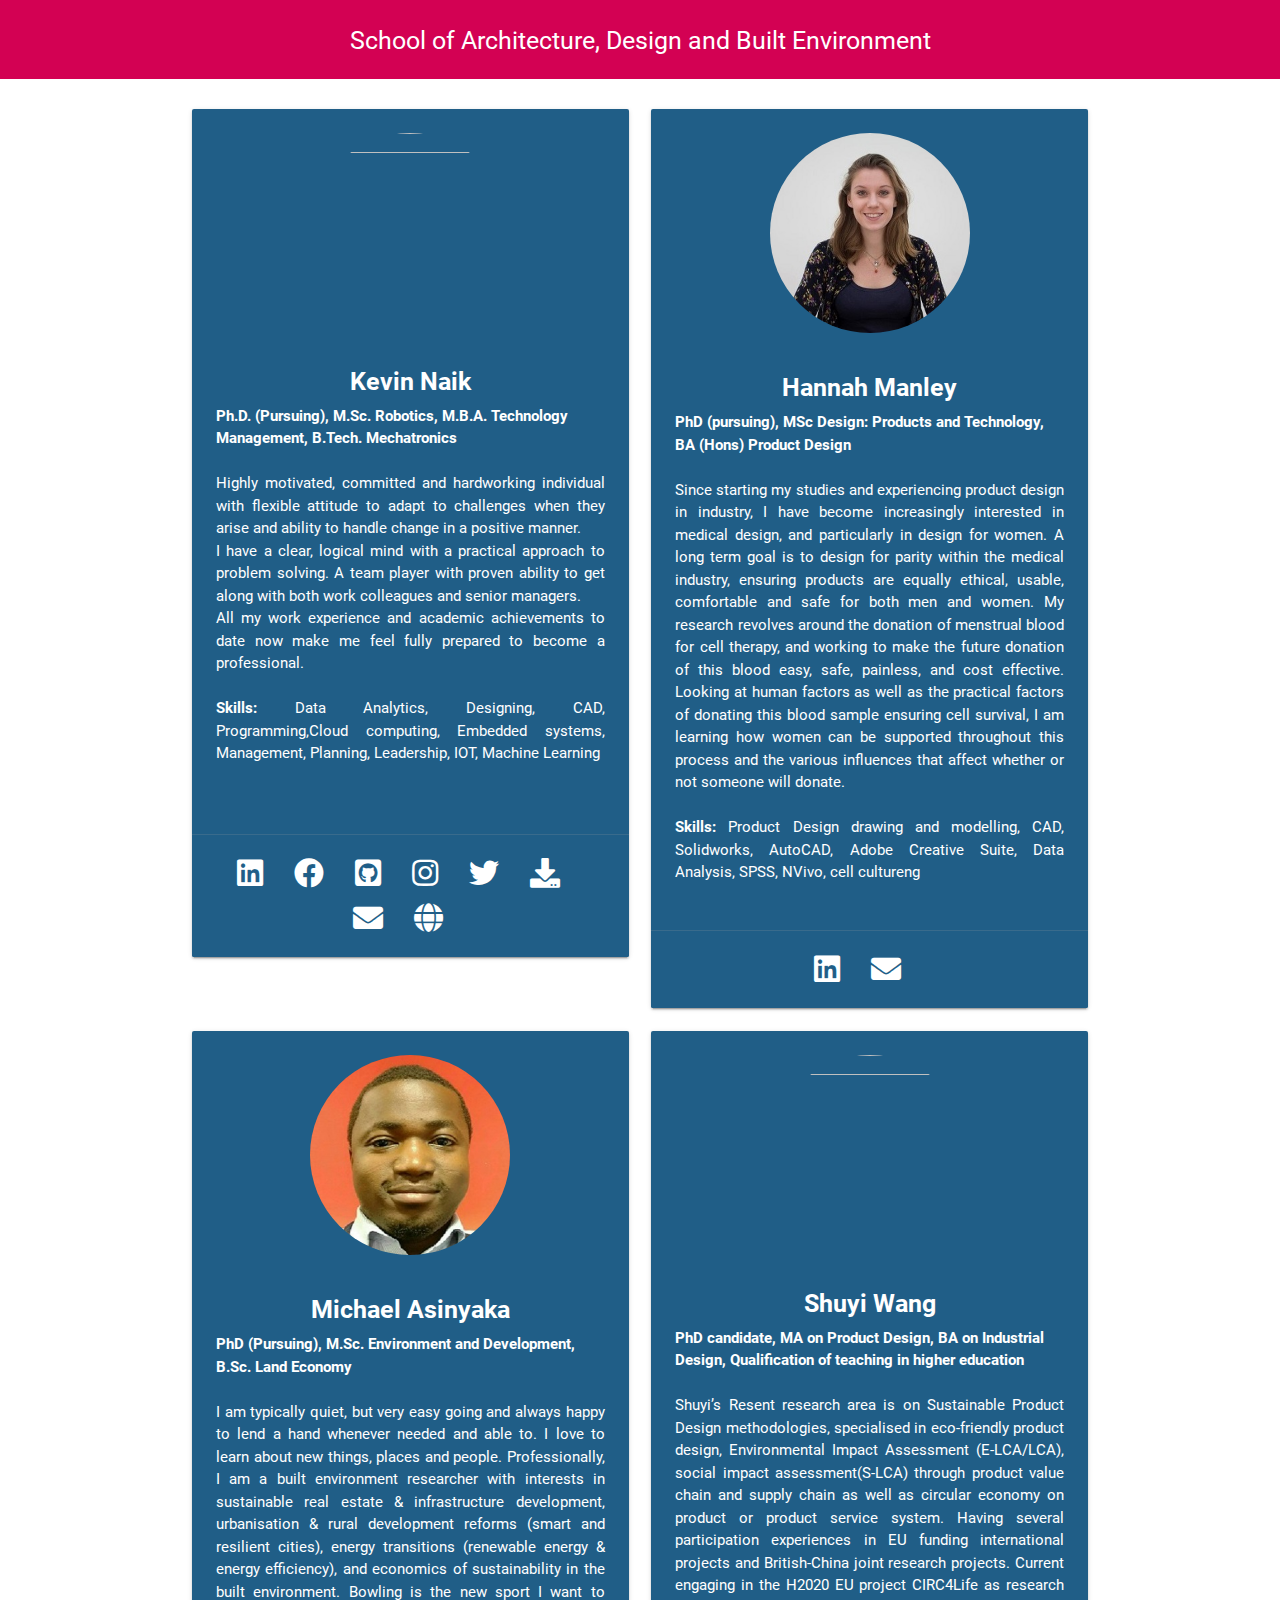
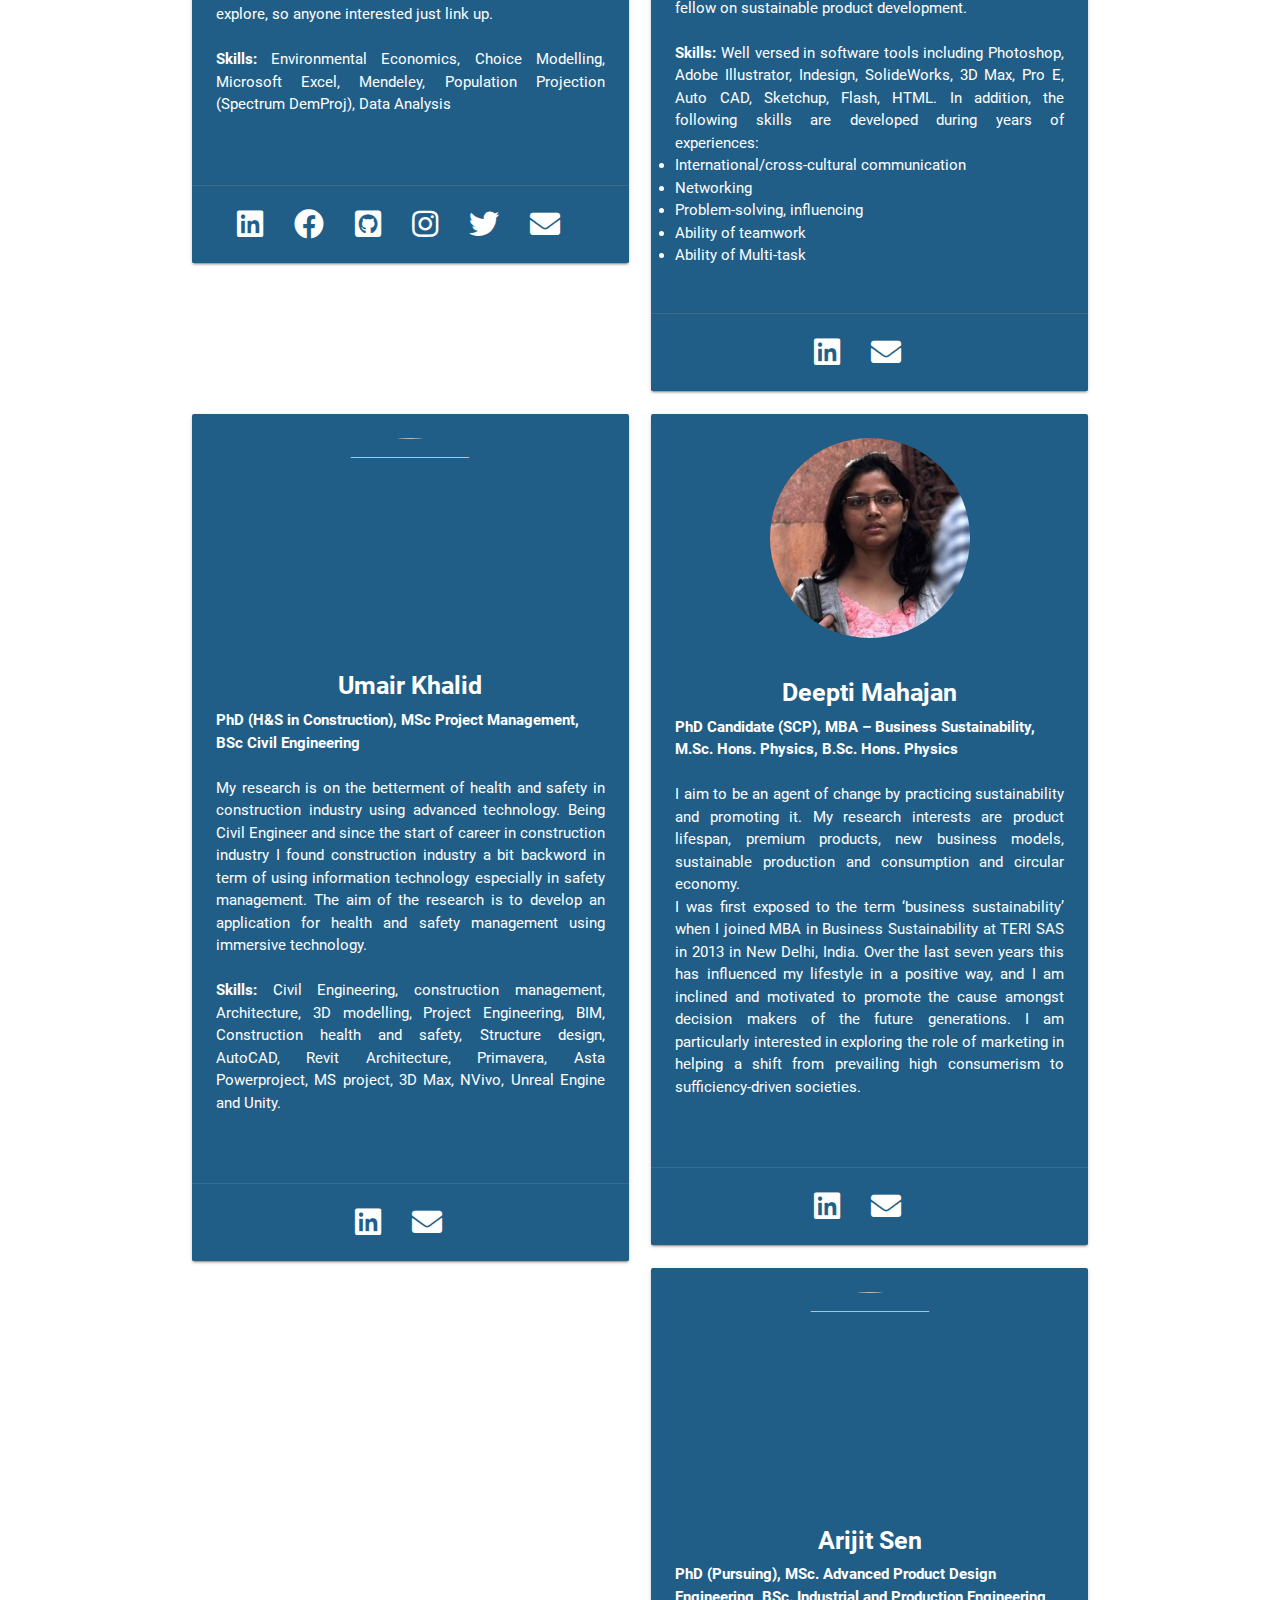
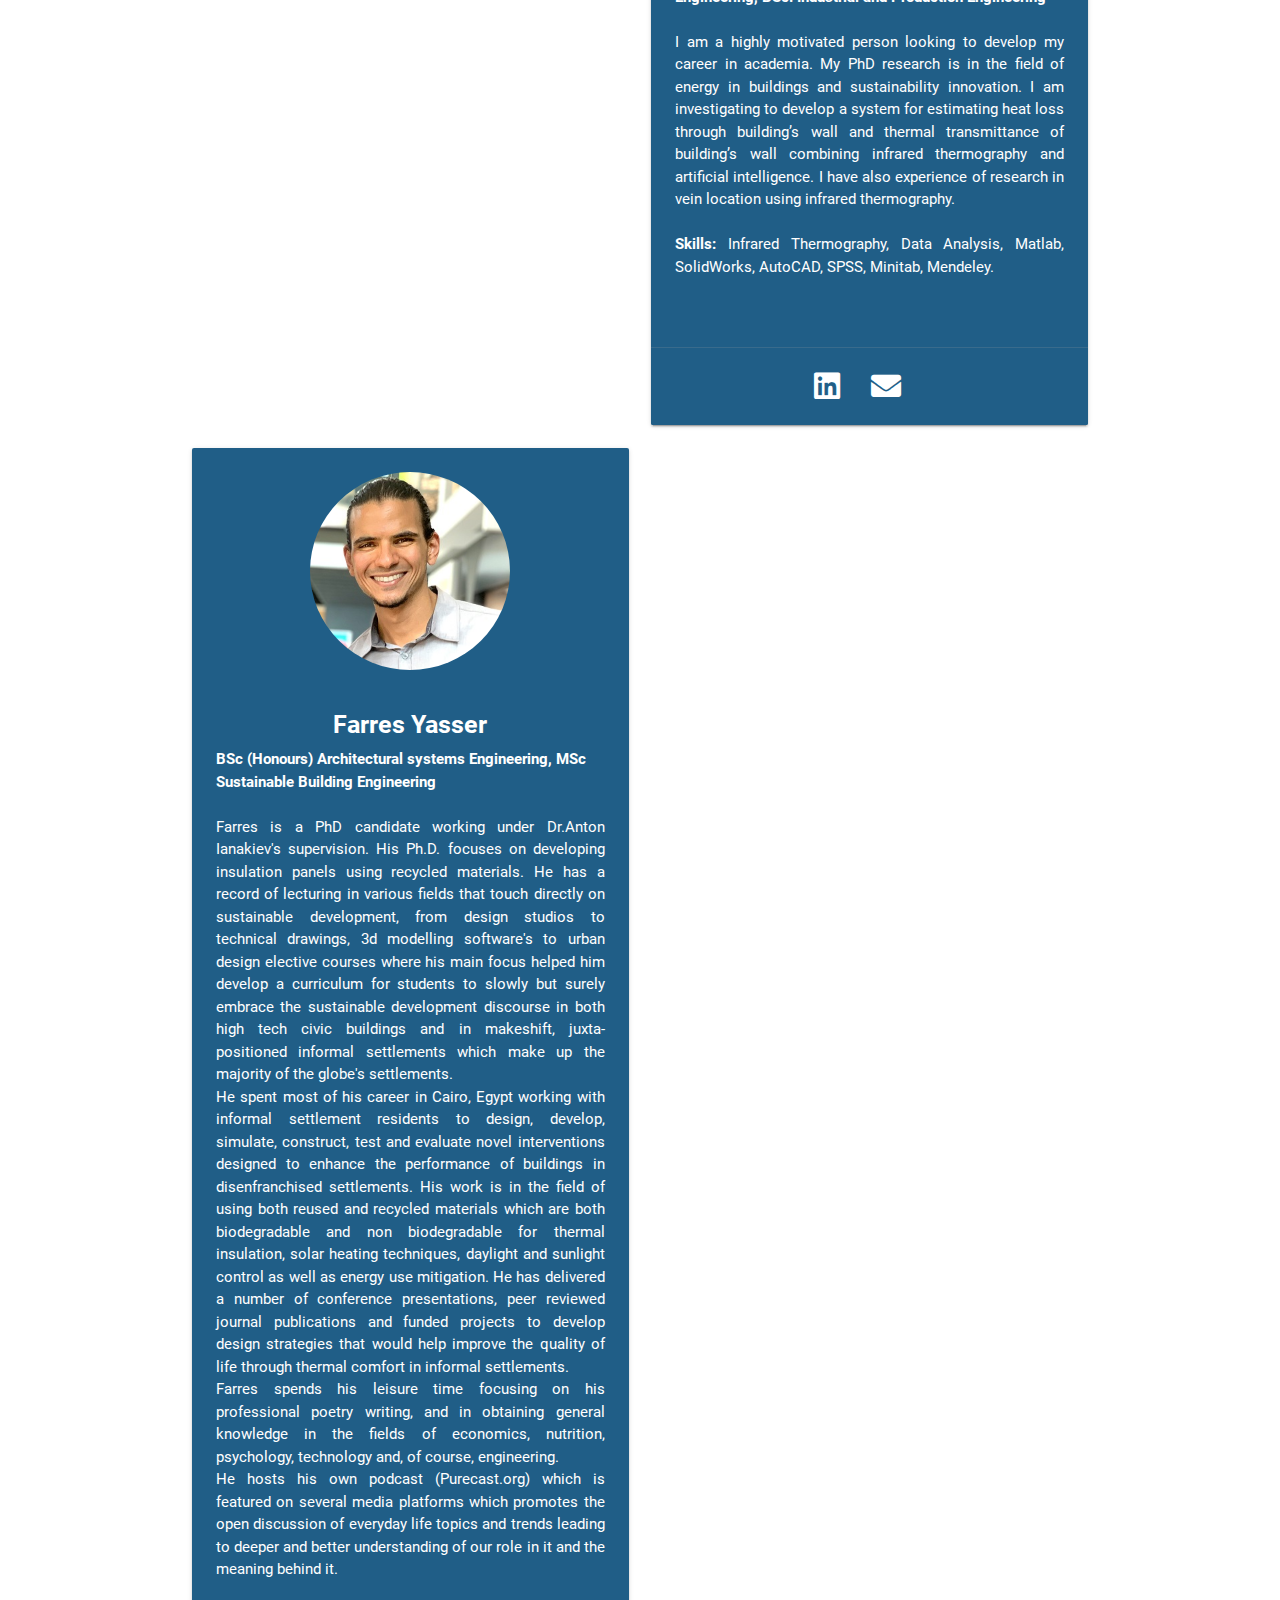
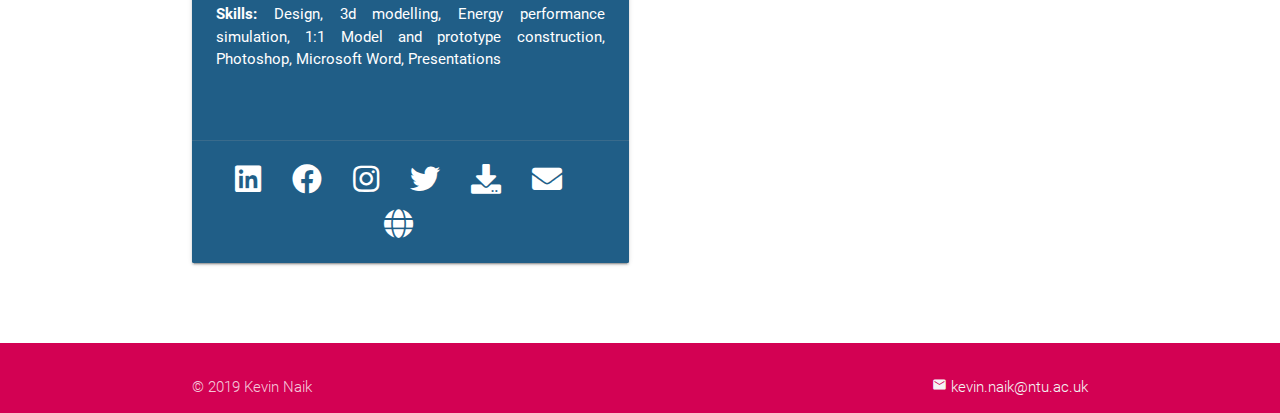
==== commit f5859c7c: "arijit_v1" ====
--- a/index.html
+++ b/index.html
@@ -204,15 +204,6 @@
                 </div>
             </div>
 
-           
-
-
-           
-
-
-
-
-
 
             <div class="col s12 m6">
                 <div class="card" style="background-color:#205e87;">
@@ -292,6 +283,7 @@
                         <br>
                         <p class="white-text" style="text-align:justify">
                         I am a highly motivated person looking to develop my career in academia. My PhD research is in the field of energy in buildings and sustainability innovation.  I am investigating to develop a system for estimating heat loss through building’s wall and thermal transmittance of building’s wall combining infrared thermography and artificial intelligence. I have also experience of research in vein location using infrared thermography.  </p>
+                        <br>
 
                          <p class="white-text" style="text-align:justify"><b> Skills:</b>
                 Infrared Thermography, Data Analysis, Matlab, SolidWorks, AutoCAD, SPSS, Minitab, Mendeley.</p>
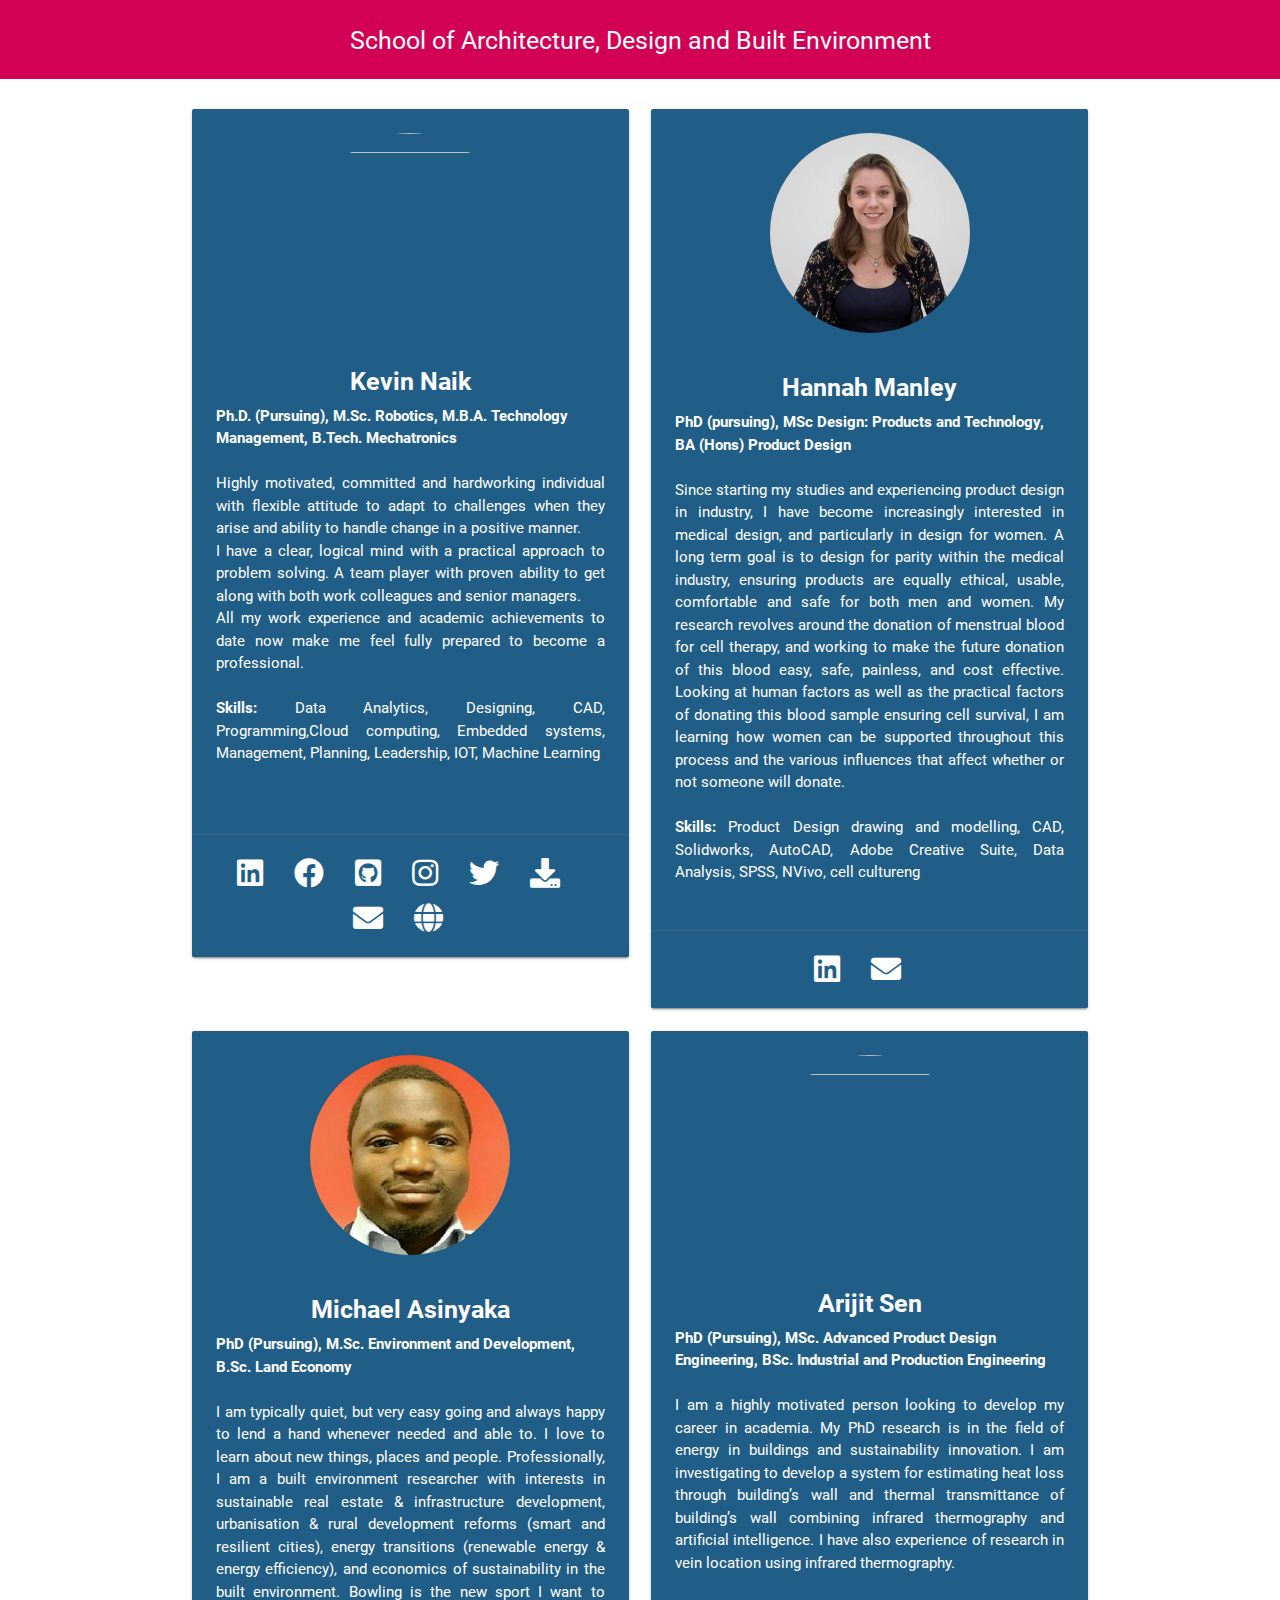
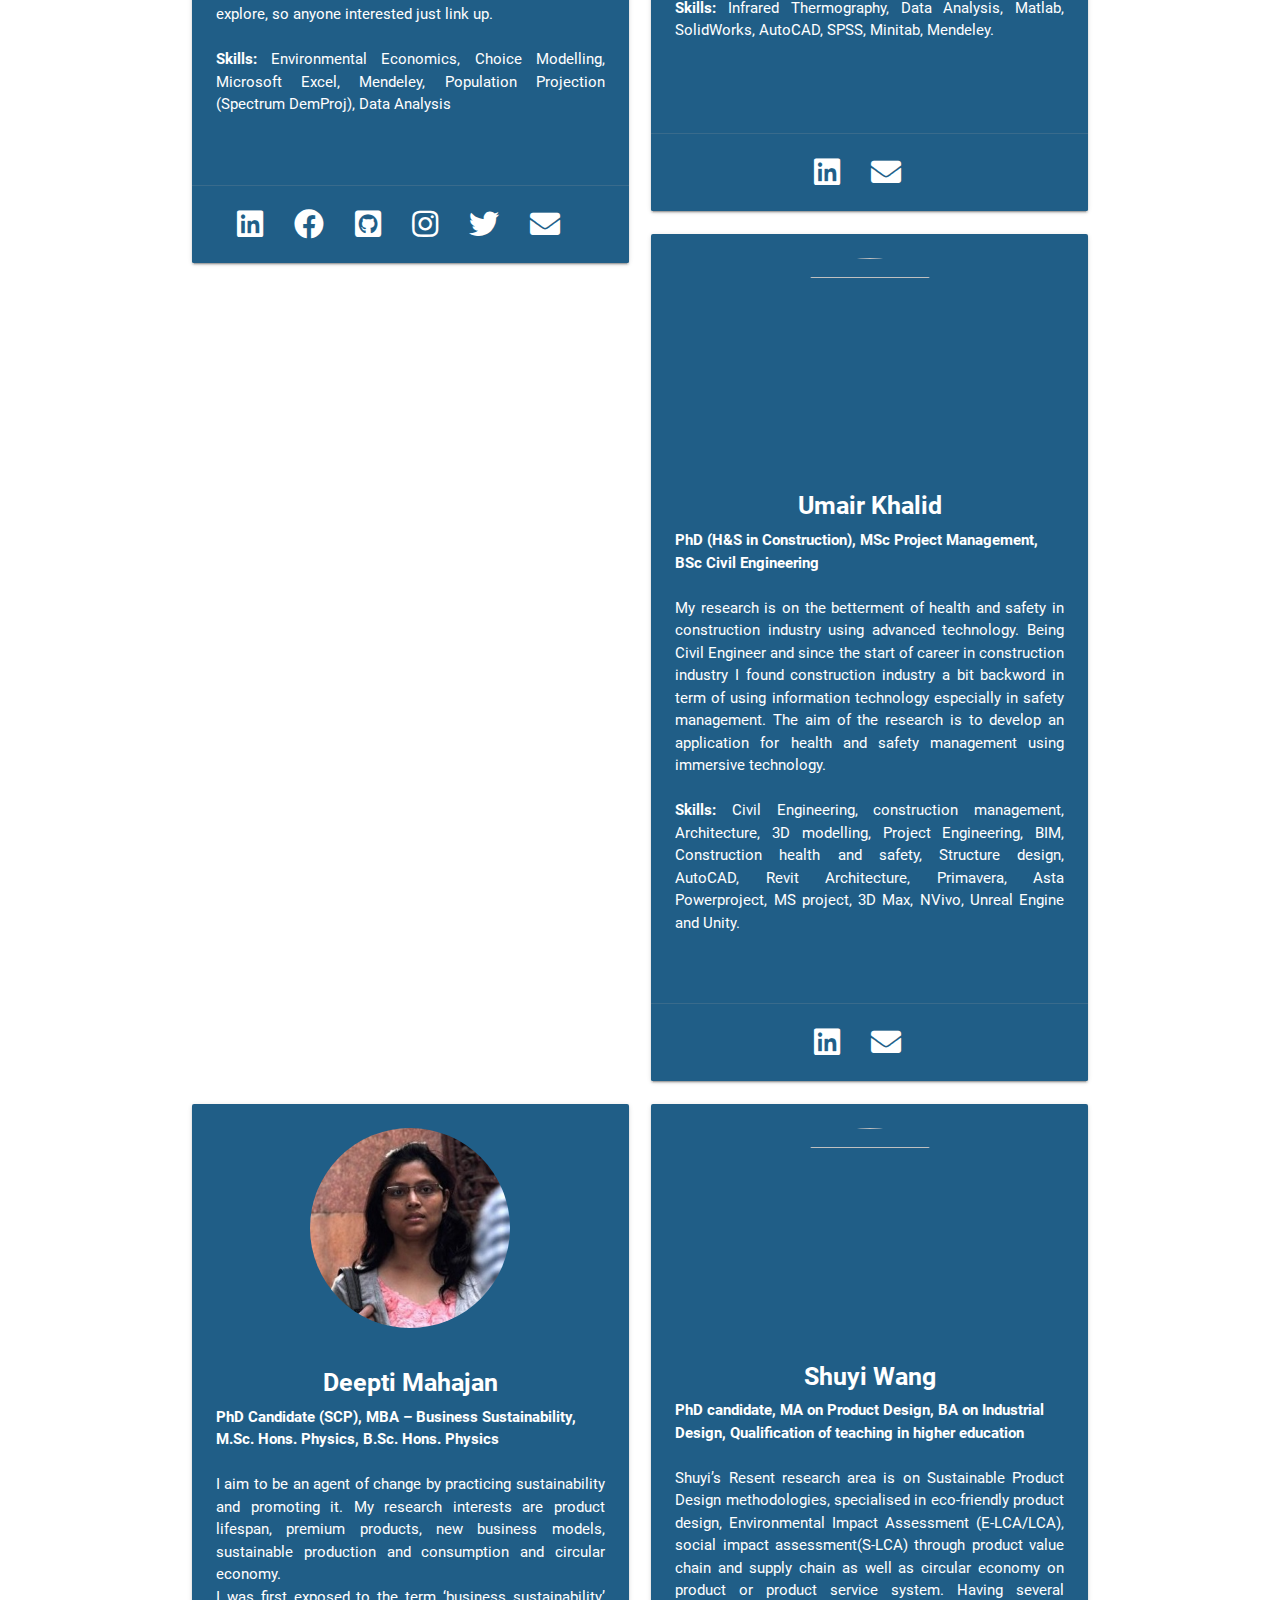
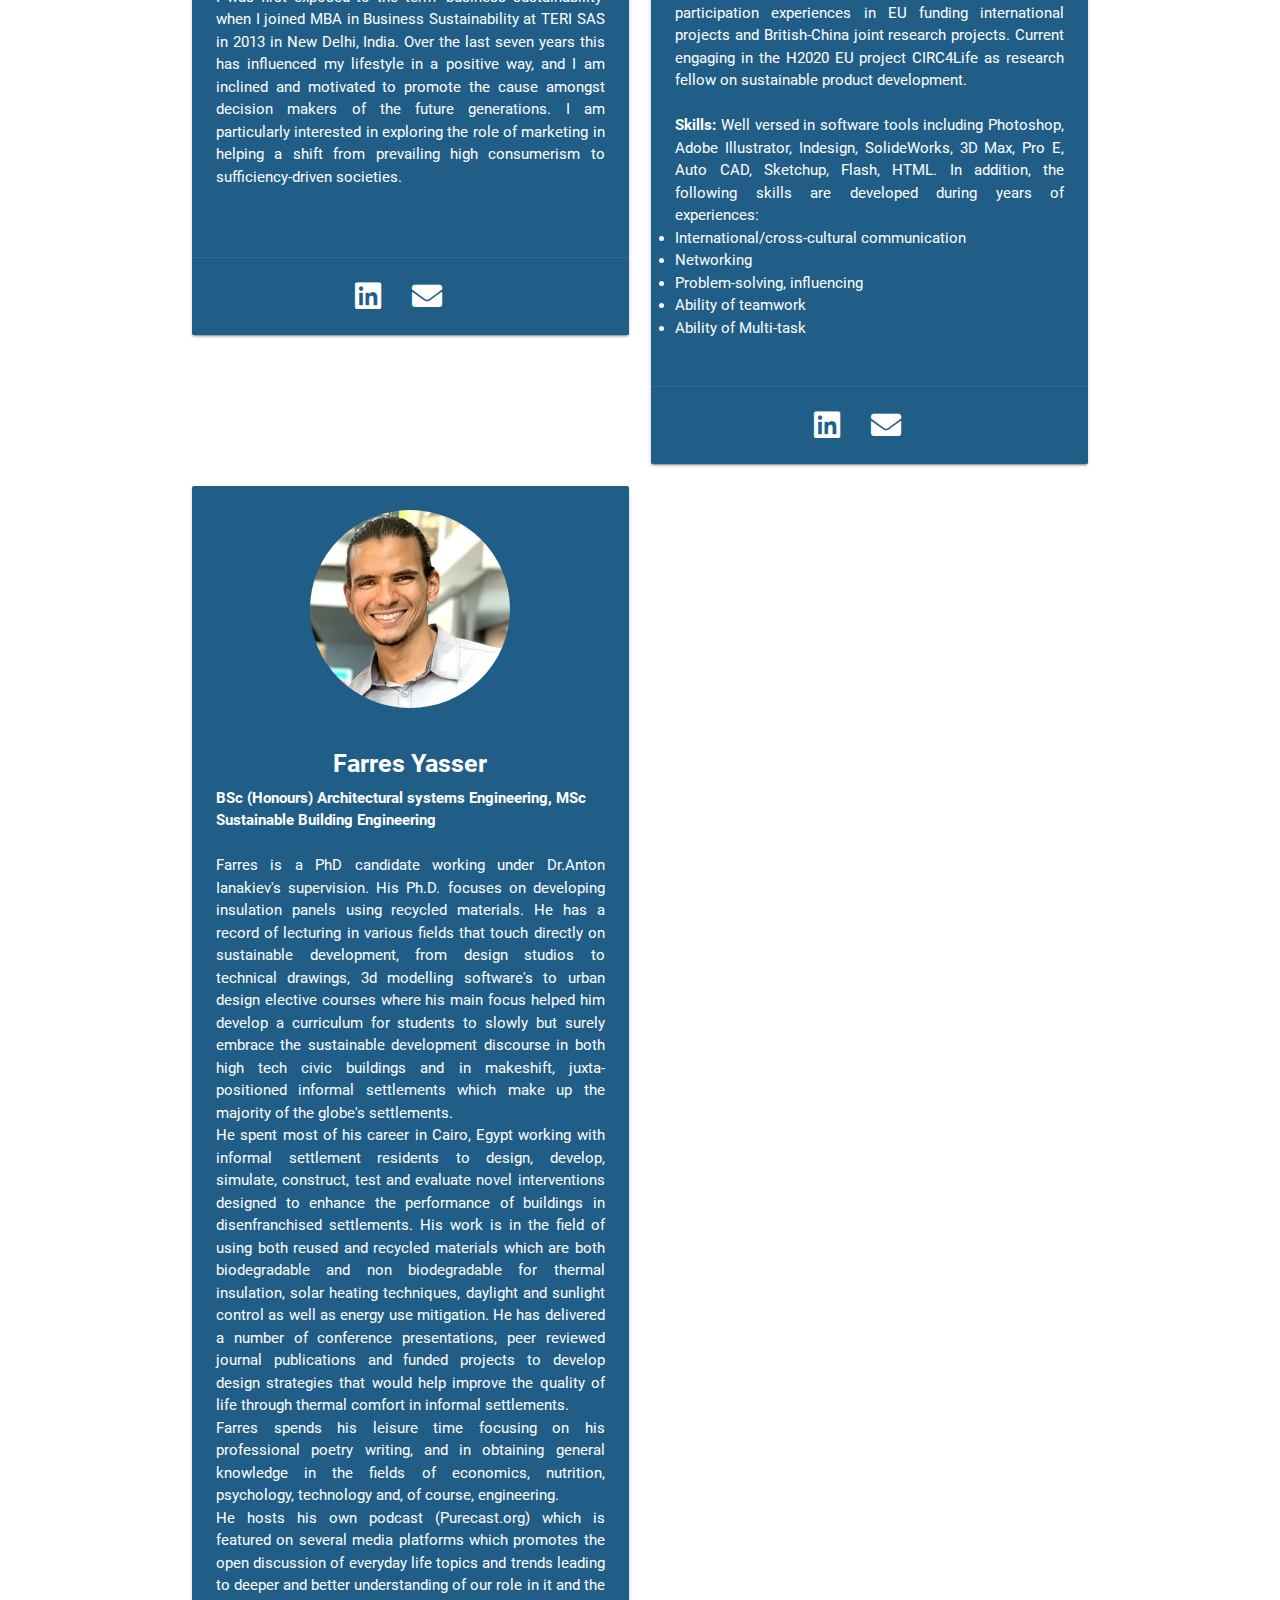
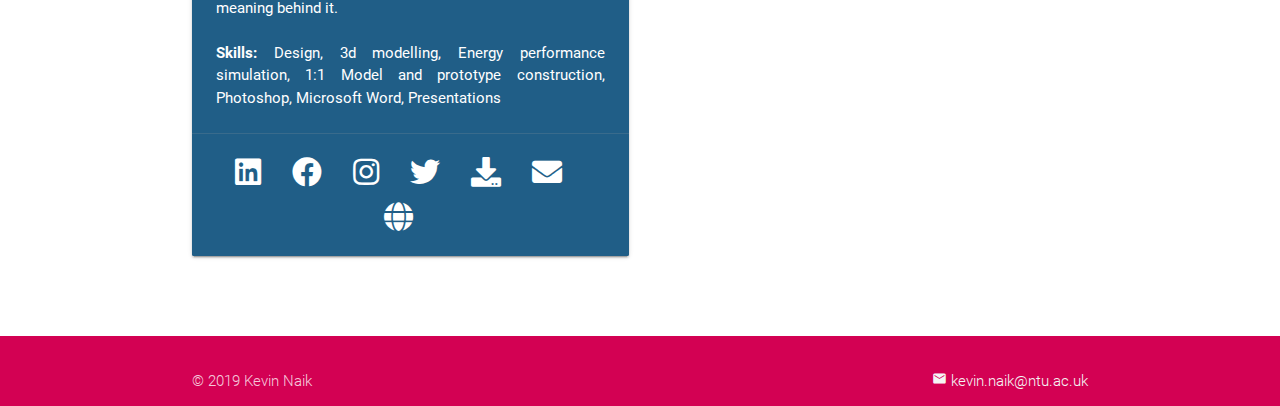
==== commit 6fa99eae: "arjit_v2" ====
--- a/index.html
+++ b/index.html
@@ -166,6 +166,114 @@
             </div>
 
 
+            <div class="col s12 m6">
+                <div class="card" style="background-color:#205e87;">
+                    <div class="card-content">
+                        <center><img src="https://media.licdn.com/dms/image/C5603AQH_rc3vgUOu4w/profile-displayphoto-shrink_200_200/0?e=1581552000&v=beta&t=-ikEYjMizlkvaHNoXfQqjUVytUYWXmmIkDf74I0htoo" class="responsive-img circle" style="" height="200" width="200"></center><br>
+                        <center class="white-text"><h5><b>Arijit Sen</b></h5></center>
+                        <span class="white-text"><b> PhD (Pursuing), MSc. Advanced Product Design Engineering, BSc. Industrial and Production Engineering</b></span>
+                        <br>
+                        <br>
+                        <p class="white-text" style="text-align:justify">
+                        I am a highly motivated person looking to develop my career in academia. My PhD research is in the field of energy in buildings and sustainability innovation.  I am investigating to develop a system for estimating heat loss through building’s wall and thermal transmittance of building’s wall combining infrared thermography and artificial intelligence. I have also experience of research in vein location using infrared thermography.  </p>
+                        <br>
+
+                         <p class="white-text" style="text-align:justify"><b> Skills:</b>
+                Infrared Thermography, Data Analysis, Matlab, SolidWorks, AutoCAD, SPSS, Minitab, Mendeley.</p>
+                        
+                    <br>
+                    <br>
+                    <br>
+                    
+                    </div>
+                    <div class="card-action">
+                <center>
+                            <div class="fa-2x">
+                                    <a href="https://www.linkedin.com/in/arijit-sen-9a69507/"><i class="fab fa-linkedin" style="color:white" aria-hidden="true"></i></a>
+                                    
+                                    <a href="mailto:arijit.sen2016@my.ntu.ac.uk"><i class="fas fa-envelope" style="color:white"></i></a>
+                           
+                    </div> 
+                            </center>
+                       
+                            
+                    </div>
+                </div>
+            </div>
+
+            
+
+
+            <div class="col s12 m6">
+                <div class="card" style="background-color:#205e87;">
+                    <div class="card-content">
+                        <center><img src="https://media.licdn.com/dms/image/C4D03AQEUs2FxRy9Tfg/profile-displayphoto-shrink_200_200/0?e=1580947200&v=beta&t=_3YPmqzXeRNoNVssJqnCTlIYDsGMLfBjhZPYq9M_unA" class="responsive-img circle" style="" height="200" width="200"></center><br>
+                        <center class="white-text"><h5><b>Umair Khalid</b></h5></center>
+                        <span class="white-text"><b> PhD (H&amp;S in Construction), MSc Project Management, BSc Civil Engineering</b></span>
+                        <br>
+                        <br>
+                        <p class="white-text" style="text-align:justify">
+                         My research is on the betterment of health and safety in construction industry using advanced technology. Being Civil Engineer and since the start of career in construction industry I found construction industry a bit backword in term of using information technology especially in safety management. The aim of the research is to  develop an application for health and safety management using immersive technology.
+                        </p>
+            <br>
+                <p class="white-text" style="text-align:justify"><b> Skills:</b>
+                Civil Engineering, construction management, Architecture, 3D modelling, Project Engineering, BIM, Construction health and safety, Structure design, AutoCAD, Revit Architecture, Primavera, Asta Powerproject, MS project, 3D Max, NVivo, Unreal Engine and Unity.</p>
+                        
+                    <br>
+                    <br>
+
+                    </div>
+                    <div class="card-action">
+                <center>
+                            <div class="fa-2x">
+                                    <a href="https://www.linkedin.com/in/umair-khalid-58a23880/"><i class="fab fa-linkedin" style="color:white" aria-hidden="true"></i></a>
+                                    
+                                    <a href="mailto:umair.khalid@ntu.ac.uk"><i class="fas fa-envelope" style="color:white"></i></a>
+                           
+                    </div> 
+                            </center>
+                       
+                            
+                    </div>
+                </div>
+            </div>
+
+
+            <div class="col s12 m6">
+                <div class="card" style="background-color:#205e87;">
+                    <div class="card-content">
+                        <center><img src="img/Deepti.jpg" class="responsive-img circle" style="" height="200" width="200"></center><br>
+                        <center class="white-text"><h5><b>Deepti Mahajan</b></h5></center>
+                        <span class="white-text"><b> PhD Candidate (SCP), MBA – Business Sustainability, M.Sc. Hons. Physics, B.Sc. Hons. Physics</b></span>
+                        <br>
+                        <br>
+                        <p class="white-text" style="text-align:justify">
+                         I aim to be an agent of change by practicing sustainability and promoting it. My research interests are product lifespan, premium products, new business models, sustainable production and consumption and circular economy.</p> 
+ 
+                        <p class="white-text" style="text-align:justify">I was first exposed to the term ‘business sustainability’ when I joined MBA in Business Sustainability at TERI SAS in 2013 in New Delhi, India. Over the last seven years this has influenced my lifestyle in a positive way, and I am inclined and motivated to promote the cause amongst decision makers of the future generations. I am particularly interested in exploring the role of marketing in helping a shift from prevailing high consumerism to sufficiency-driven societies.</p>
+                        
+                    <br>
+                    <br>
+
+                    </div>
+                    <div class="card-action">
+                <center>
+                            <div class="fa-2x">
+                                    <a href="https://www.linkedin.com/in/mahajan-deepti/"><i class="fab fa-linkedin" style="color:white" aria-hidden="true"></i></a>
+                                    
+                                    <a href="mailto:deepti.mahajan@ntu.ac.uk"><i class="fas fa-envelope" style="color:white"></i></a>
+                           
+                    </div> 
+                            </center>
+                       
+                            
+                    </div>
+                </div>
+            </div>
+
+
+            
+
              <div class="col s12 m6">
                 <div class="card" style="background-color:#205e87;">
                     <div class="card-content">
@@ -208,110 +316,6 @@
             <div class="col s12 m6">
                 <div class="card" style="background-color:#205e87;">
                     <div class="card-content">
-                        <center><img src="https://media.licdn.com/dms/image/C4D03AQEUs2FxRy9Tfg/profile-displayphoto-shrink_200_200/0?e=1580947200&v=beta&t=_3YPmqzXeRNoNVssJqnCTlIYDsGMLfBjhZPYq9M_unA" class="responsive-img circle" style="" height="200" width="200"></center><br>
-                        <center class="white-text"><h5><b>Umair Khalid</b></h5></center>
-                        <span class="white-text"><b> PhD (H&amp;S in Construction), MSc Project Management, BSc Civil Engineering</b></span>
-                        <br>
-                        <br>
-                        <p class="white-text" style="text-align:justify">
-                         My research is on the betterment of health and safety in construction industry using advanced technology. Being Civil Engineer and since the start of career in construction industry I found construction industry a bit backword in term of using information technology especially in safety management. The aim of the research is to  develop an application for health and safety management using immersive technology.
-                        </p>
-            <br>
-                <p class="white-text" style="text-align:justify"><b> Skills:</b>
-                Civil Engineering, construction management, Architecture, 3D modelling, Project Engineering, BIM, Construction health and safety, Structure design, AutoCAD, Revit Architecture, Primavera, Asta Powerproject, MS project, 3D Max, NVivo, Unreal Engine and Unity.</p>
-                        
-                    <br>
-                    <br>
-
-                    </div>
-                    <div class="card-action">
-                <center>
-                            <div class="fa-2x">
-                                    <a href="https://www.linkedin.com/in/umair-khalid-58a23880/"><i class="fab fa-linkedin" style="color:white" aria-hidden="true"></i></a>
-                                    
-                                    <a href="mailto:umair.khalid@ntu.ac.uk"><i class="fas fa-envelope" style="color:white"></i></a>
-                           
-                    </div> 
-                            </center>
-                       
-                            
-                    </div>
-                </div>
-            </div>
-
-
-            <div class="col s12 m6">
-                <div class="card" style="background-color:#205e87;">
-                    <div class="card-content">
-                        <center><img src="img/Deepti.jpg" class="responsive-img circle" style="" height="200" width="200"></center><br>
-                        <center class="white-text"><h5><b>Deepti Mahajan</b></h5></center>
-                        <span class="white-text"><b> PhD Candidate (SCP), MBA – Business Sustainability, M.Sc. Hons. Physics, B.Sc. Hons. Physics</b></span>
-                        <br>
-                        <br>
-                        <p class="white-text" style="text-align:justify">
-                         I aim to be an agent of change by practicing sustainability and promoting it. My research interests are product lifespan, premium products, new business models, sustainable production and consumption and circular economy.</p> 
- 
-                        <p class="white-text" style="text-align:justify">I was first exposed to the term ‘business sustainability’ when I joined MBA in Business Sustainability at TERI SAS in 2013 in New Delhi, India. Over the last seven years this has influenced my lifestyle in a positive way, and I am inclined and motivated to promote the cause amongst decision makers of the future generations. I am particularly interested in exploring the role of marketing in helping a shift from prevailing high consumerism to sufficiency-driven societies.</p>
-                        
-                    <br>
-                    <br>
-
-                    </div>
-                    <div class="card-action">
-                <center>
-                            <div class="fa-2x">
-                                    <a href="https://www.linkedin.com/in/mahajan-deepti/"><i class="fab fa-linkedin" style="color:white" aria-hidden="true"></i></a>
-                                    
-                                    <a href="mailto:deepti.mahajan@ntu.ac.uk"><i class="fas fa-envelope" style="color:white"></i></a>
-                           
-                    </div> 
-                            </center>
-                       
-                            
-                    </div>
-                </div>
-            </div>
-
-
-            <div class="col s12 m6">
-                <div class="card" style="background-color:#205e87;">
-                    <div class="card-content">
-                        <center><img src="https://media.licdn.com/dms/image/C5603AQH_rc3vgUOu4w/profile-displayphoto-shrink_200_200/0?e=1581552000&v=beta&t=-ikEYjMizlkvaHNoXfQqjUVytUYWXmmIkDf74I0htoo" class="responsive-img circle" style="" height="200" width="200"></center><br>
-                        <center class="white-text"><h5><b>Arijit Sen</b></h5></center>
-                        <span class="white-text"><b> PhD (Pursuing), MSc. Advanced Product Design Engineering, BSc. Industrial and Production Engineering</b></span>
-                        <br>
-                        <br>
-                        <p class="white-text" style="text-align:justify">
-                        I am a highly motivated person looking to develop my career in academia. My PhD research is in the field of energy in buildings and sustainability innovation.  I am investigating to develop a system for estimating heat loss through building’s wall and thermal transmittance of building’s wall combining infrared thermography and artificial intelligence. I have also experience of research in vein location using infrared thermography.  </p>
-                        <br>
-
-                         <p class="white-text" style="text-align:justify"><b> Skills:</b>
-                Infrared Thermography, Data Analysis, Matlab, SolidWorks, AutoCAD, SPSS, Minitab, Mendeley.</p>
-                        
-                    <br>
-                    <br>
-
-                    </div>
-                    <div class="card-action">
-                <center>
-                            <div class="fa-2x">
-                                    <a href="https://www.linkedin.com/in/arijit-sen-9a69507/"><i class="fab fa-linkedin" style="color:white" aria-hidden="true"></i></a>
-                                    
-                                    <a href="mailto:arijit.sen2016@my.ntu.ac.uk"><i class="fas fa-envelope" style="color:white"></i></a>
-                           
-                    </div> 
-                            </center>
-                       
-                            
-                    </div>
-                </div>
-            </div>
-
-
-
-            <div class="col s12 m6">
-                <div class="card" style="background-color:#205e87;">
-                    <div class="card-content">
                         <center><img src="img/farres.jpg" class="responsive-img circle" style="" height="200" width="200"></center><br>
                         <center class="white-text"><h5><b > Farres Yasser</b></h5></center>
                         <span class="white-text"><b>BSc (Honours) Architectural systems Engineering, MSc Sustainable Building Engineering </b></span>
@@ -326,8 +330,8 @@
                          <p class="white-text" style="text-align:justify"><b> Skills:</b>
                         Design, 3d modelling, Energy performance simulation, 1:1 Model and prototype construction, Photoshop, Microsoft Word, Presentations </p>
                         
-                        <br>
-                        <br>
+                        
+                        
 
                         </div>
                         <div class="card-action">
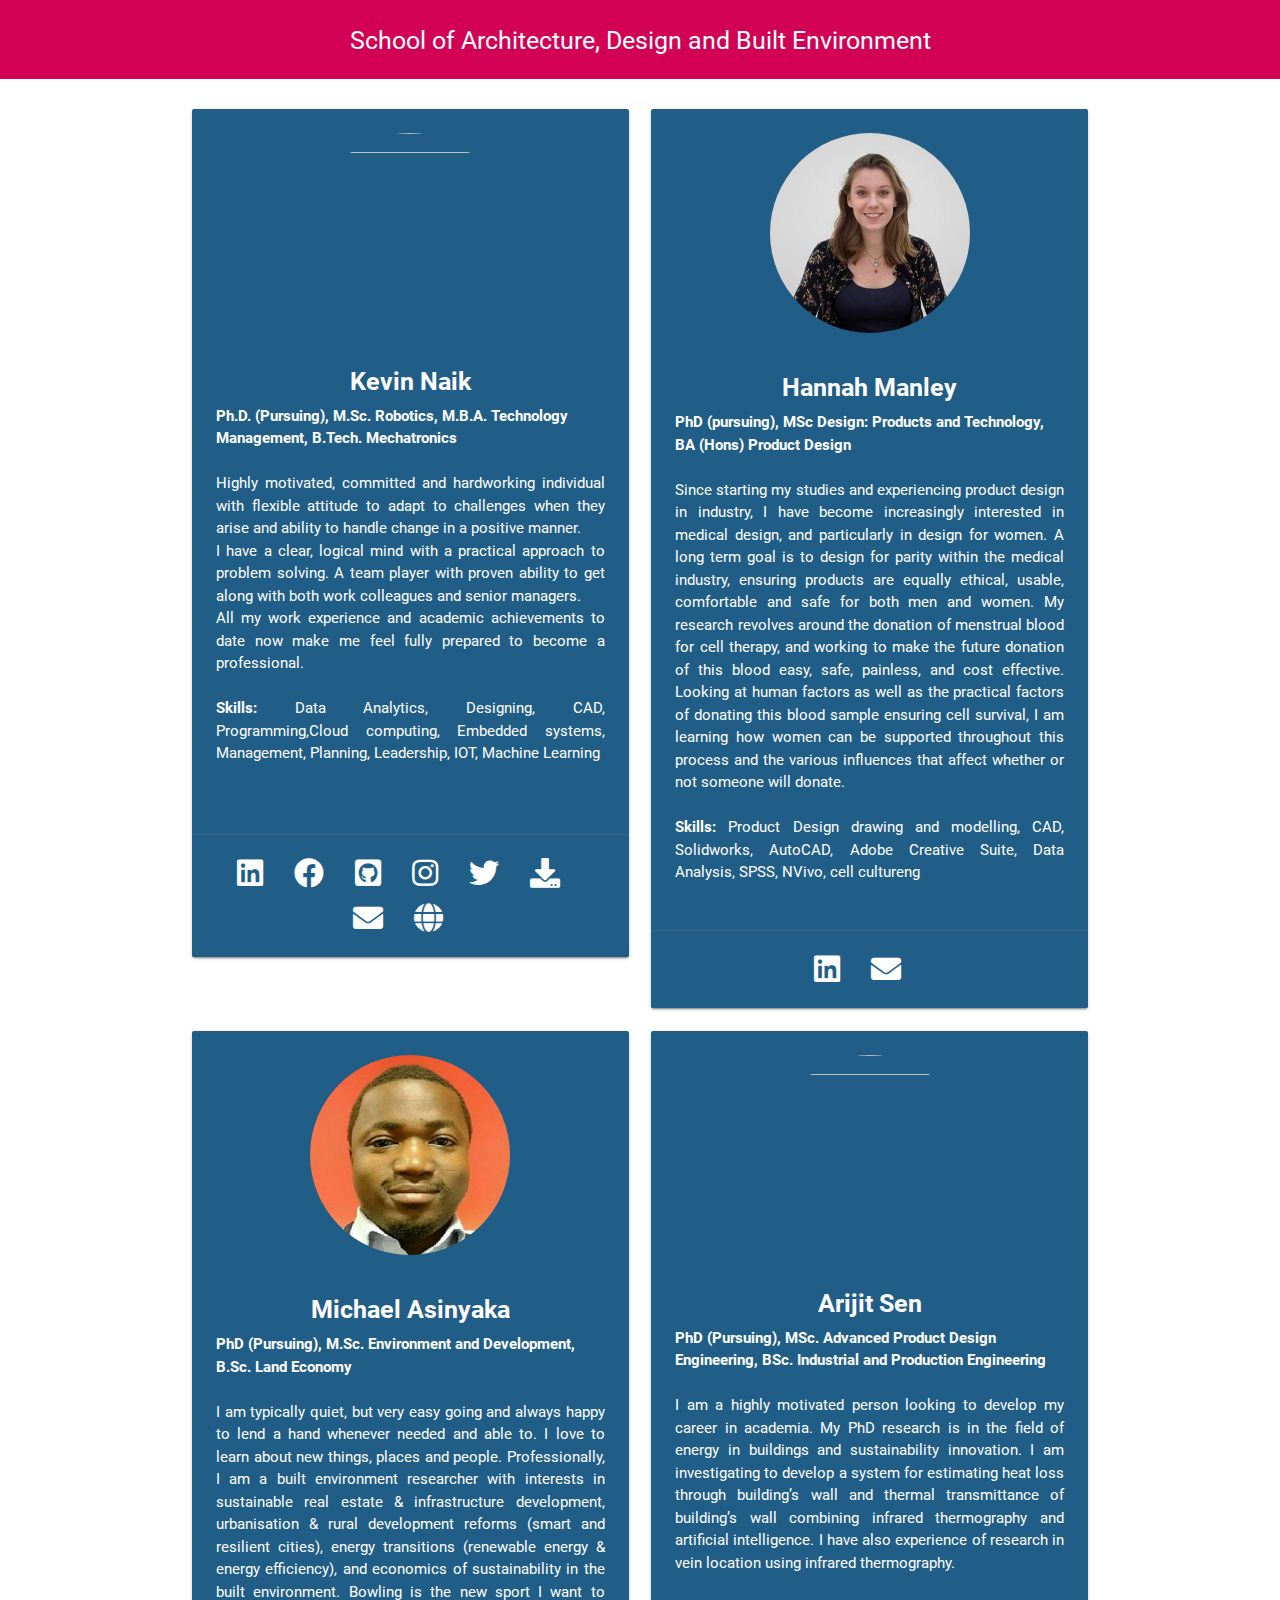
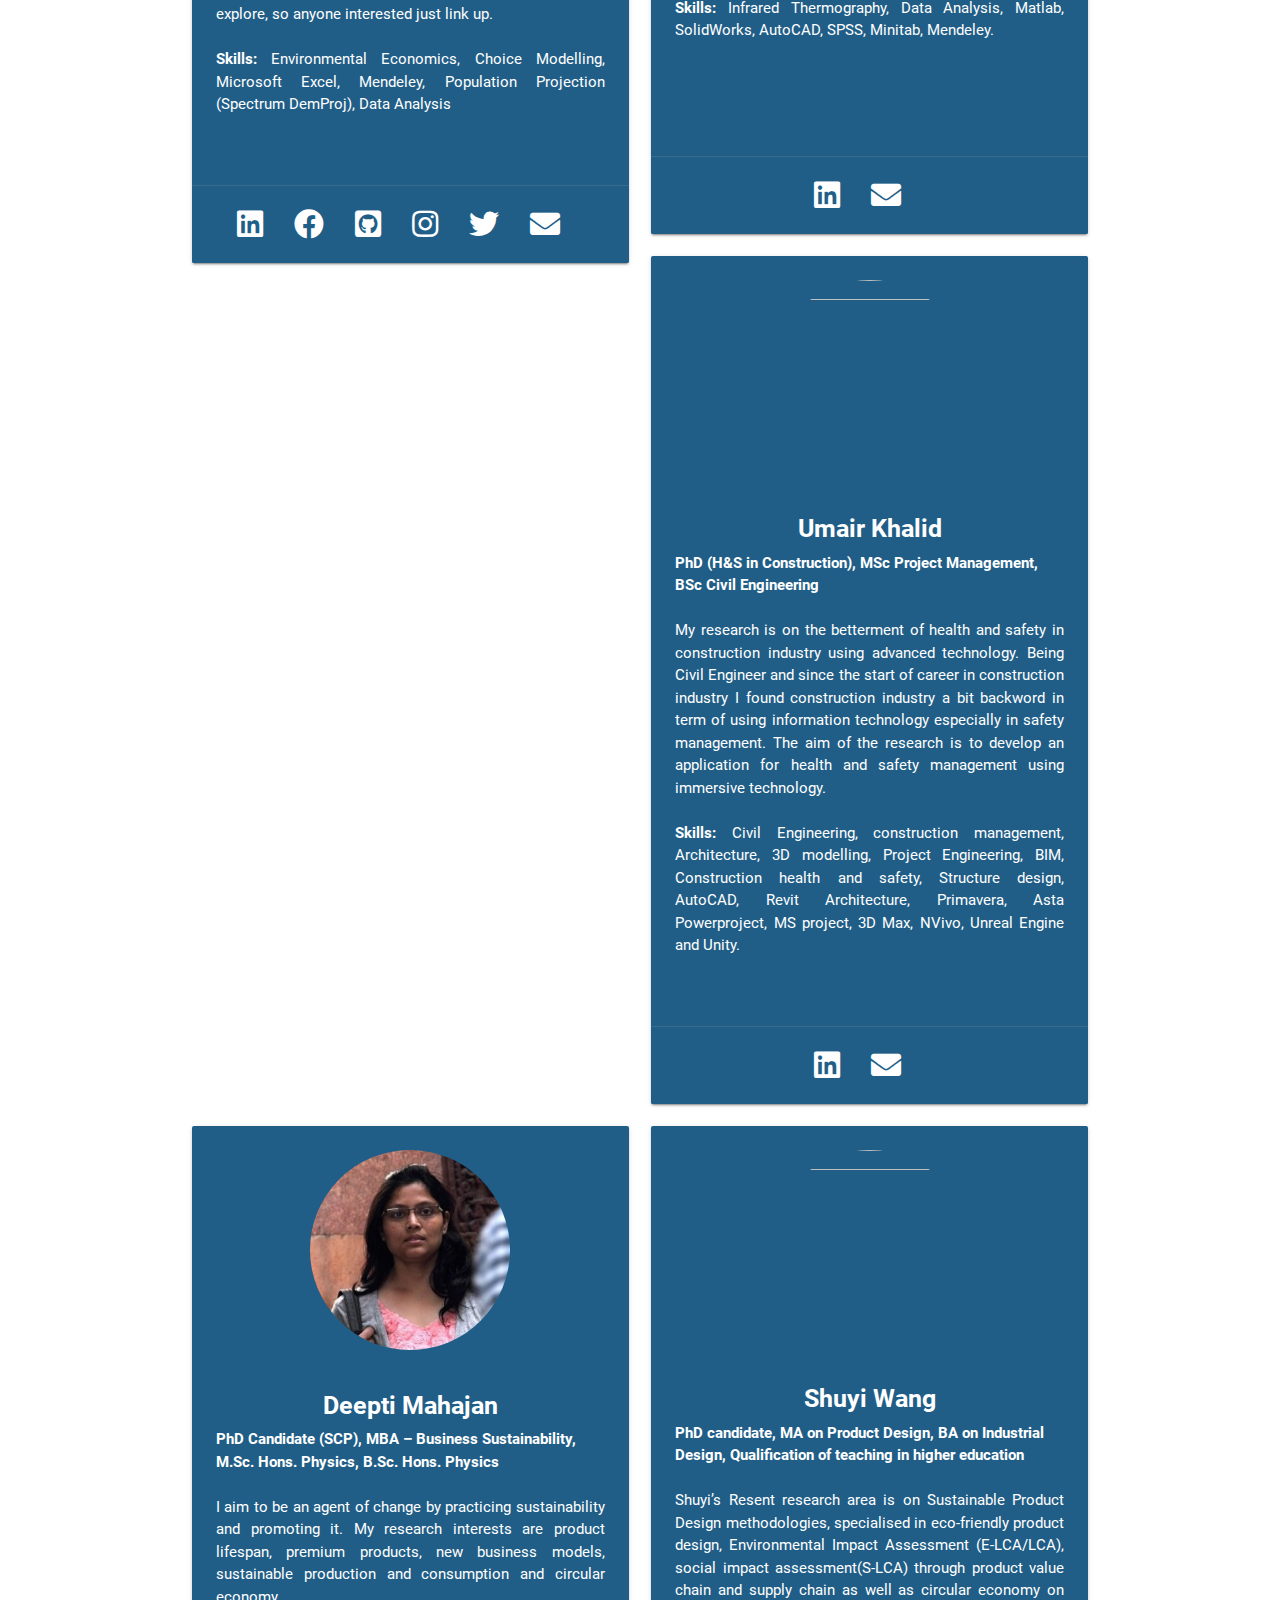
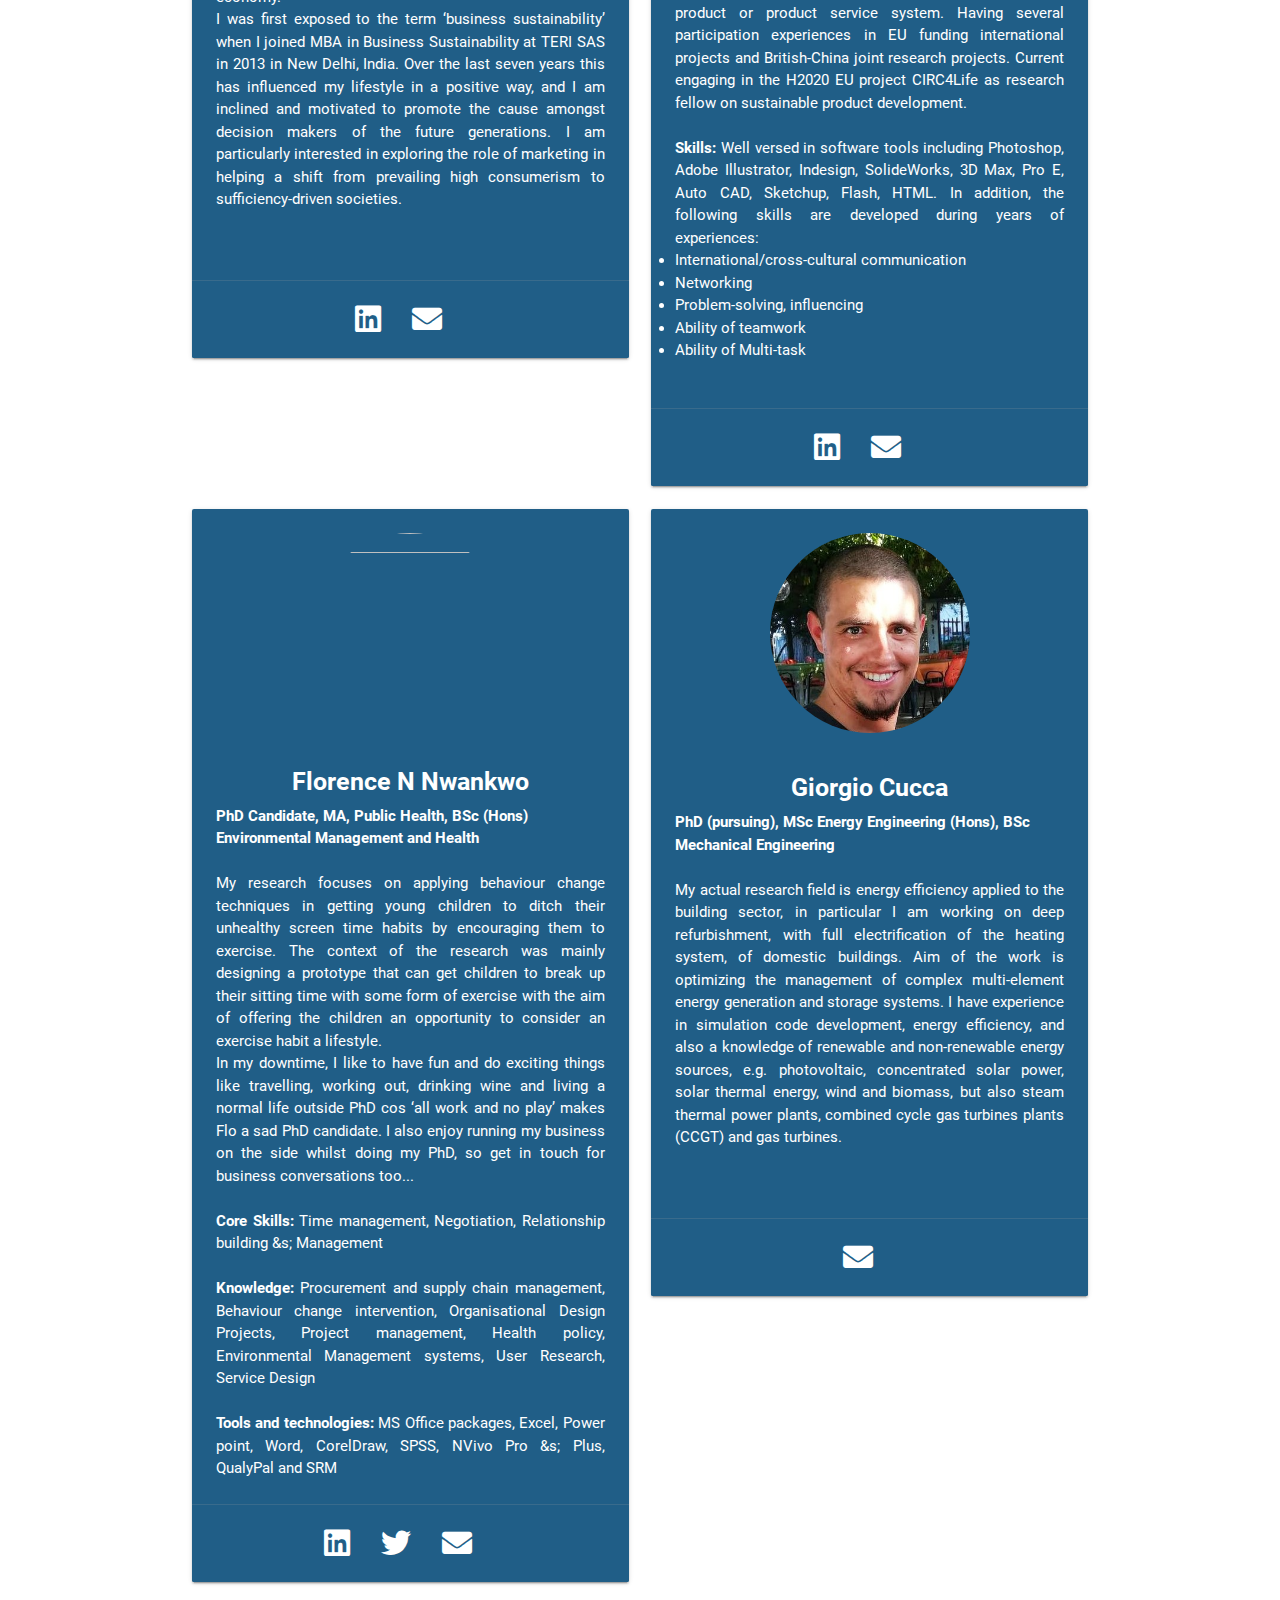
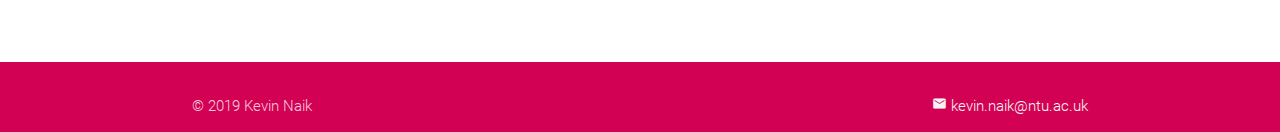
==== commit c9b1a7e6: "ggfgfhfhfh" ====
--- a/index.html
+++ b/index.html
@@ -184,6 +184,7 @@
                     <br>
                     <br>
                     <br>
+                    <br>
                     
                     </div>
                     <div class="card-action">
@@ -271,8 +272,6 @@
                 </div>
             </div>
 
-
-            
 
              <div class="col s12 m6">
                 <div class="card" style="background-color:#205e87;">
@@ -316,6 +315,76 @@
             <div class="col s12 m6">
                 <div class="card" style="background-color:#205e87;">
                     <div class="card-content">
+                        <center><img src="https://media.licdn.com/dms/image/C4D03AQFFCrqX_aEztQ/profile-displayphoto-shrink_200_200/0?e=1576713600&v=beta&t=nIcd06_vMbRPJjEJeRQujqwzvoLtANuh536IfdXjtvo" class="responsive-img circle" style="" height="200" width="200"></center><br>
+                        <center class="white-text"><h5><b >Florence N Nwankwo</b></h5></center>
+                        <span class="white-text"><b>PhD Candidate, MA, Public Health, BSc (Hons) Environmental Management and Health</b></span>
+                        <br>
+                        <br>
+                        <p class="white-text" style="text-align:justify">
+                         My research focuses on applying behaviour change techniques in getting young children to ditch their unhealthy screen time habits by encouraging them to exercise. The context of the research was mainly designing a prototype that can get children to break up their sitting time with some form of exercise with the aim of offering the children an opportunity to consider an exercise habit a lifestyle.</p>
+                        <p class="white-text" style="text-align:justify">
+                        In my downtime, I like to have fun and do exciting things like travelling, working out, drinking wine and living a normal life outside PhD cos ‘all work and no play’ makes Flo a sad PhD candidate. I also enjoy running my business on the side whilst doing my PhD, so get in touch for business conversations too... 
+                        </p>
+            <br>
+                <p class="white-text" style="text-align:justify"><b> Core Skills:</b>
+                Time management, Negotiation, Relationship building &amps; Management</p>
+                <br>
+                 <p class="white-text" style="text-align:justify"><b> Knowledge:</b>
+                Procurement and supply chain management, Behaviour change intervention, Organisational Design Projects, Project management, Health policy, Environmental Management systems, User Research, Service Design</p>
+                <br>
+                 <p class="white-text" style="text-align:justify"><b> Tools and technologies:</b>
+                MS Office packages, Excel, Power point, Word, CorelDraw, SPSS, NVivo Pro &amps; Plus, QualyPal and SRM</p>
+                        
+
+                    </div>
+                    <div class="card-action">
+                <center>
+                            <div class="fa-2x">
+                                    <a href="https://www.linkedin.com/in/florencenwankwo/ "><i class="fab fa-linkedin" style="color:white" aria-hidden="true"></i></a>
+                                    <a href="https://twitter.com/Flospire"><i class="fab fa-twitter" style="color:white" aria-hidden="true"></i></a>
+                                    <a href="mailto:florence.nwankwo@ntu.ac.uk"><i class="fas fa-envelope" style="color:white"></i></a>
+                            
+                    </div> 
+                            </center>
+                       
+                            
+                    </div>
+                </div>
+            </div>
+
+
+            <div class="col s12 m6">
+                <div class="card" style="background-color:#205e87;">
+                    <div class="card-content">
+                        <center><img src="img/Giorgio.jpeg" class="responsive-img circle" style="" height="200" width="200"></center><br>
+                        <center class="white-text"><h5><b >Giorgio Cucca</b></h5></center>
+                        <span class="white-text"><b> PhD (pursuing), MSc Energy Engineering (Hons), BSc Mechanical Engineering</b></span>
+                        <br>
+                        <br>
+                        <p class="white-text" style="text-align:justify">
+                         My actual research field is energy efficiency applied to the building sector, in particular I am working on deep refurbishment, with full electrification of the heating system, of domestic buildings. Aim of the work is optimizing the management of complex multi-element energy generation and storage systems. I have experience in simulation code development, energy efficiency, and also a knowledge of renewable and non-renewable energy sources, e.g. photovoltaic, concentrated solar power, solar thermal energy, wind and biomass, but also steam thermal power plants, combined cycle gas turbines plants (CCGT) and gas turbines.
+                        </p>
+                    <br>    
+                    <br>
+
+                    </div>
+                    <div class="card-action">
+                <center>
+                            <div class="fa-2x">
+                                    <!--<a href="https://www.linkedin.com/in/%E5%A7%9D%E6%87%BF-%E7%8E%8B-3a2bb7b0/"><i class="fab fa-linkedin" style="color:white" aria-hidden="true"></i></a>-->
+                                    <a href="mailto:giorgio.cucca2017@my.ntu.ac.uk "><i class="fas fa-envelope" style="color:white"></i></a>
+                            
+                    </div> 
+                            </center>
+                       
+                            
+                    </div>
+                </div>
+            </div>
+
+            <!--<div class="col s12 m6">
+                <div class="card" style="background-color:#205e87;">
+                    <div class="card-content">
                         <center><img src="img/farres.jpg" class="responsive-img circle" style="" height="200" width="200"></center><br>
                         <center class="white-text"><h5><b > Farres Yasser</b></h5></center>
                         <span class="white-text"><b>BSc (Honours) Architectural systems Engineering, MSc Sustainable Building Engineering </b></span>
@@ -350,7 +419,7 @@
                             
                         </div>
                     </div>
-                </div>
+                </div>-->
 
 
 			</div>
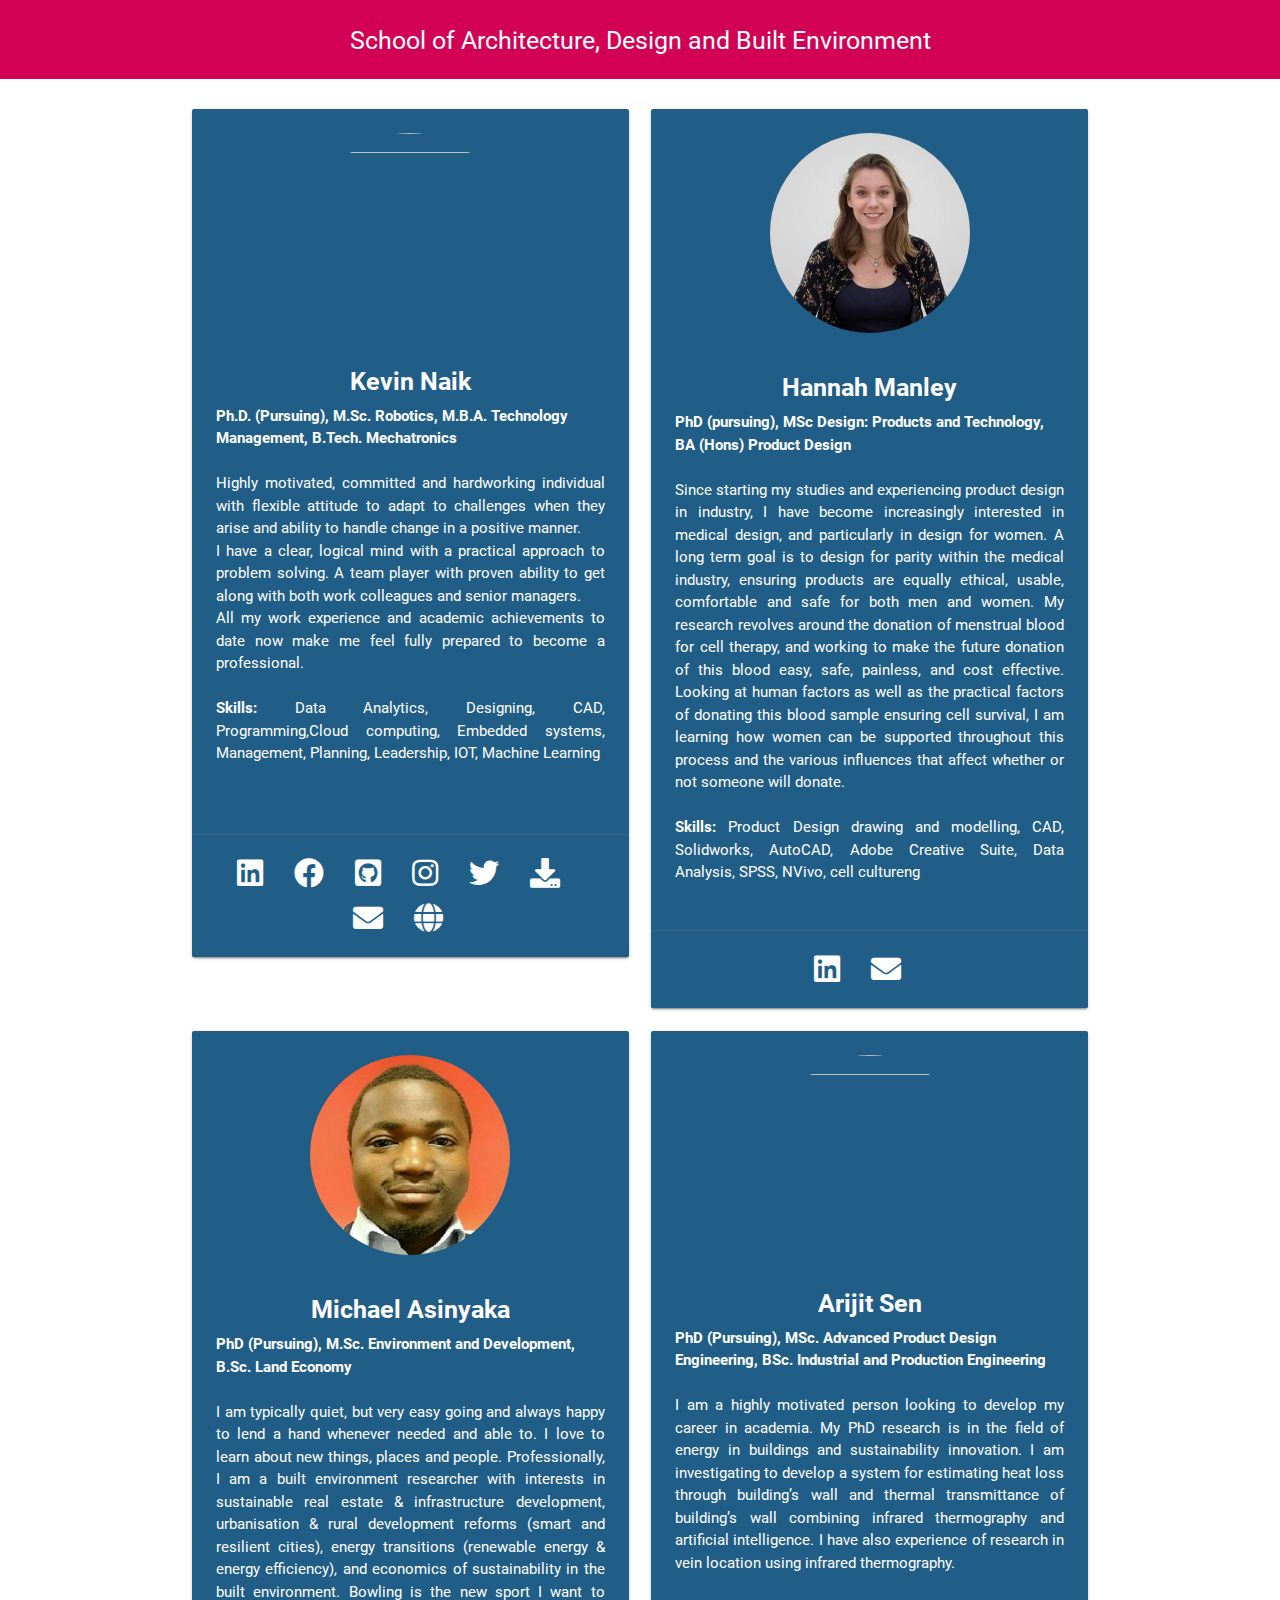
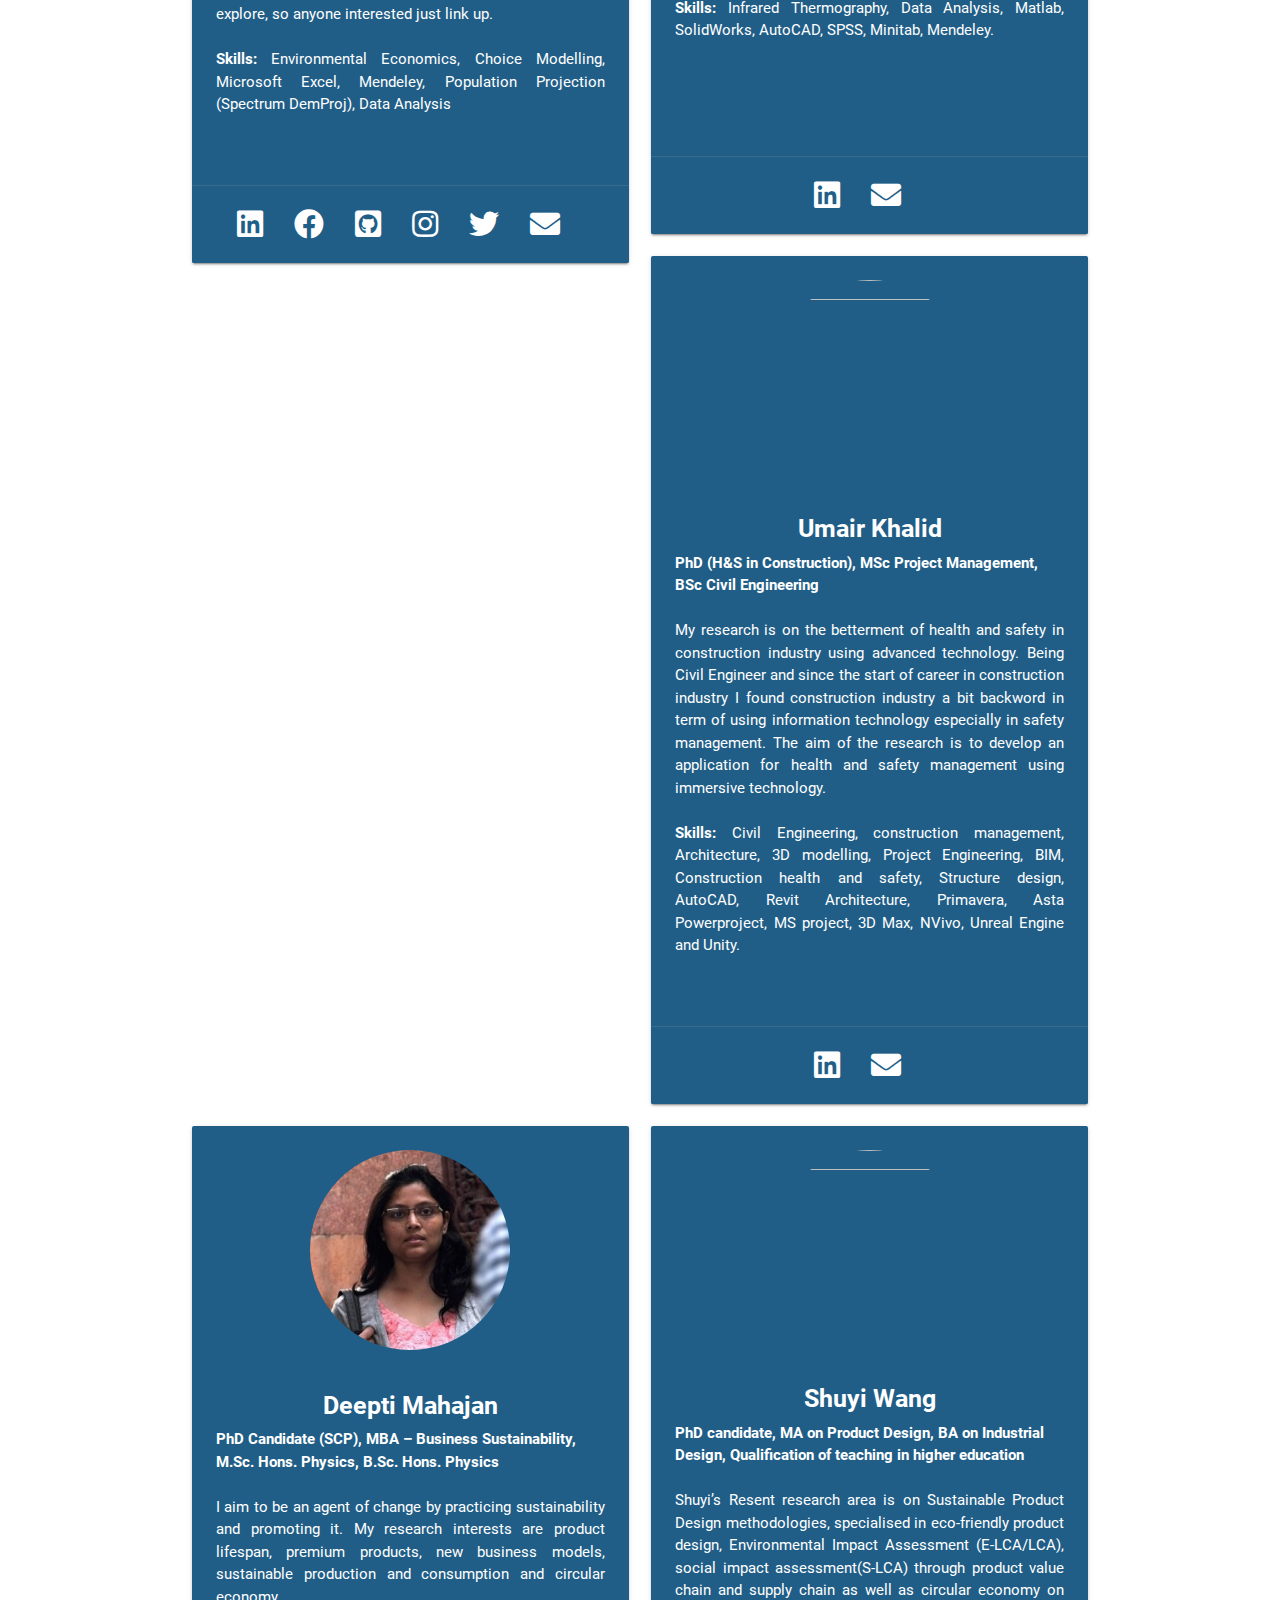
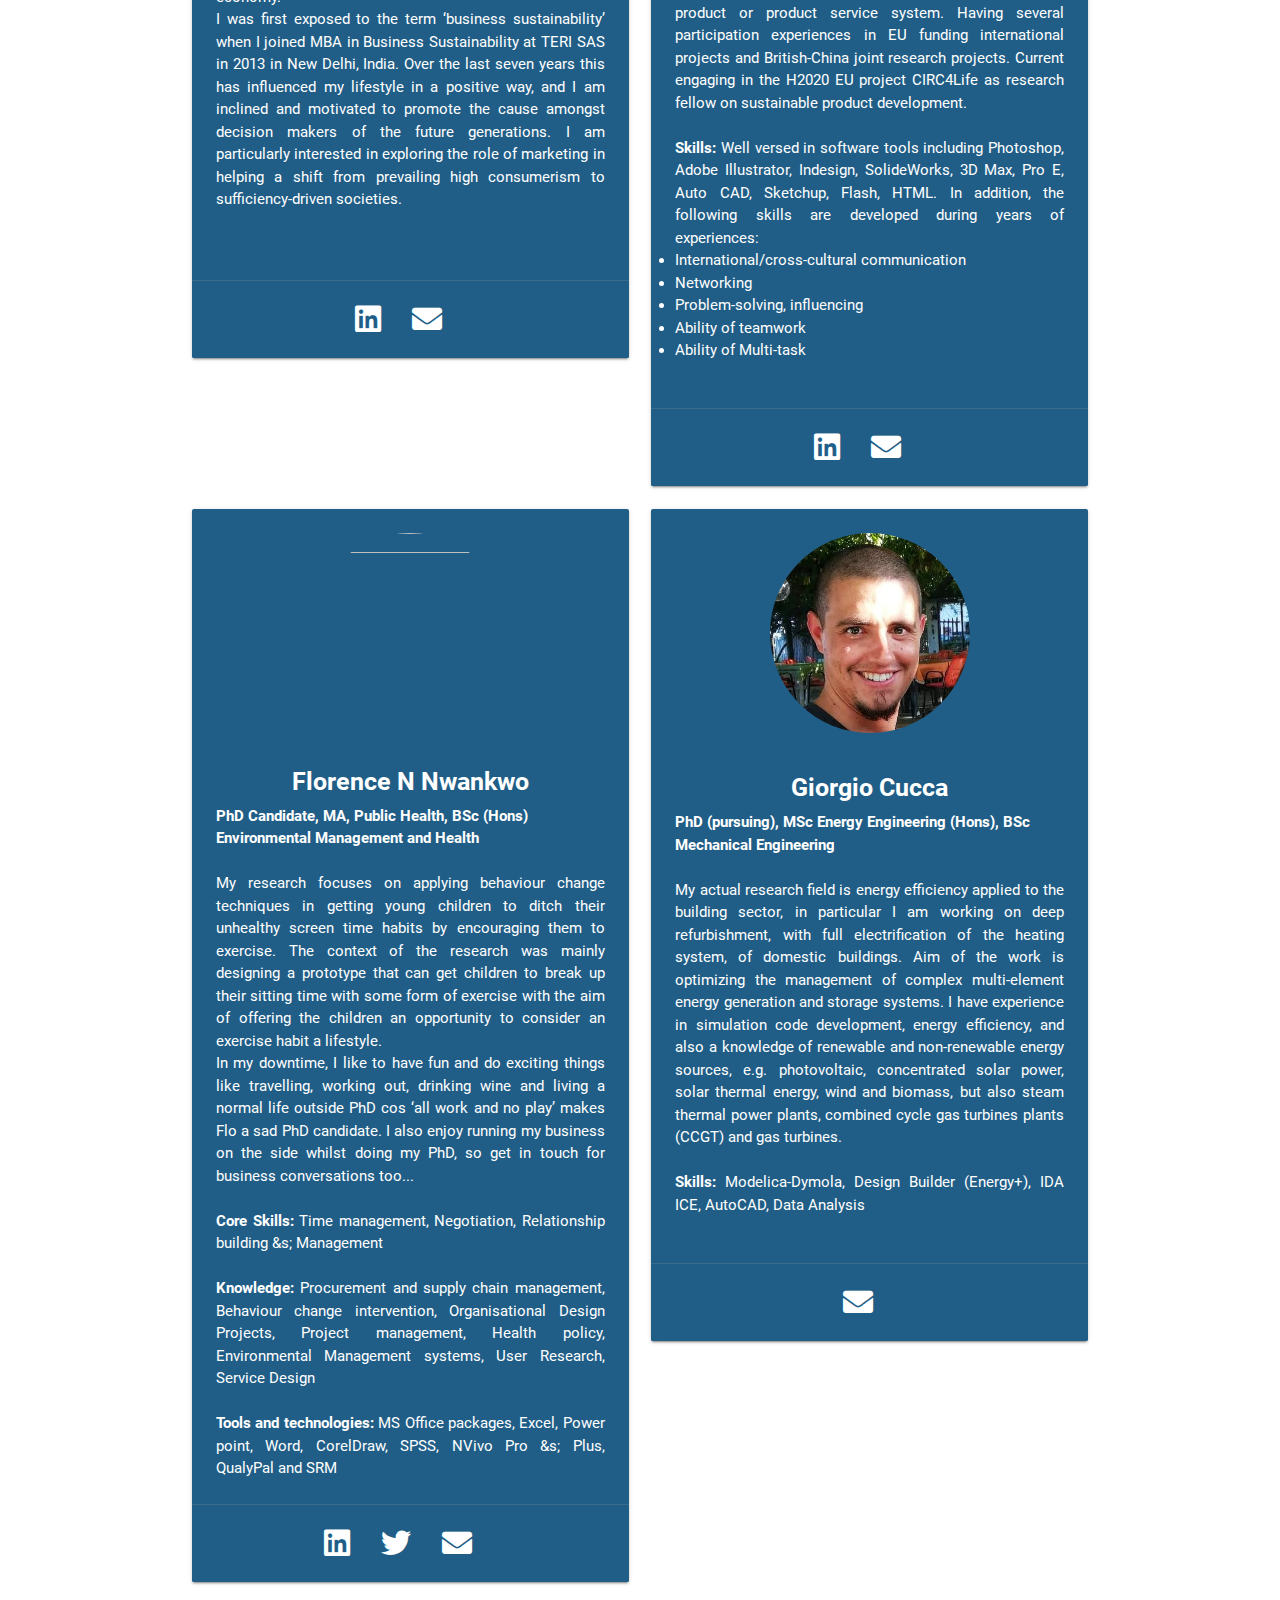
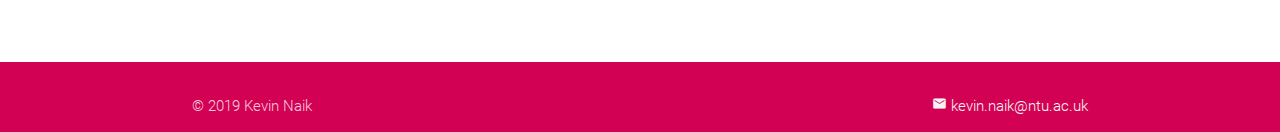
==== commit ed836d4d: "update" ====
--- a/index.html
+++ b/index.html
@@ -364,7 +364,9 @@
                         <p class="white-text" style="text-align:justify">
                          My actual research field is energy efficiency applied to the building sector, in particular I am working on deep refurbishment, with full electrification of the heating system, of domestic buildings. Aim of the work is optimizing the management of complex multi-element energy generation and storage systems. I have experience in simulation code development, energy efficiency, and also a knowledge of renewable and non-renewable energy sources, e.g. photovoltaic, concentrated solar power, solar thermal energy, wind and biomass, but also steam thermal power plants, combined cycle gas turbines plants (CCGT) and gas turbines.
                         </p>
-                    <br>    
+                    <br>
+                    <p class="white-text" style="text-align:justify"><b> Skills:</b>
+			      Modelica-Dymola, Design Builder (Energy+), IDA ICE, AutoCAD, Data Analysis</p>    
                     <br>
 
                     </div>
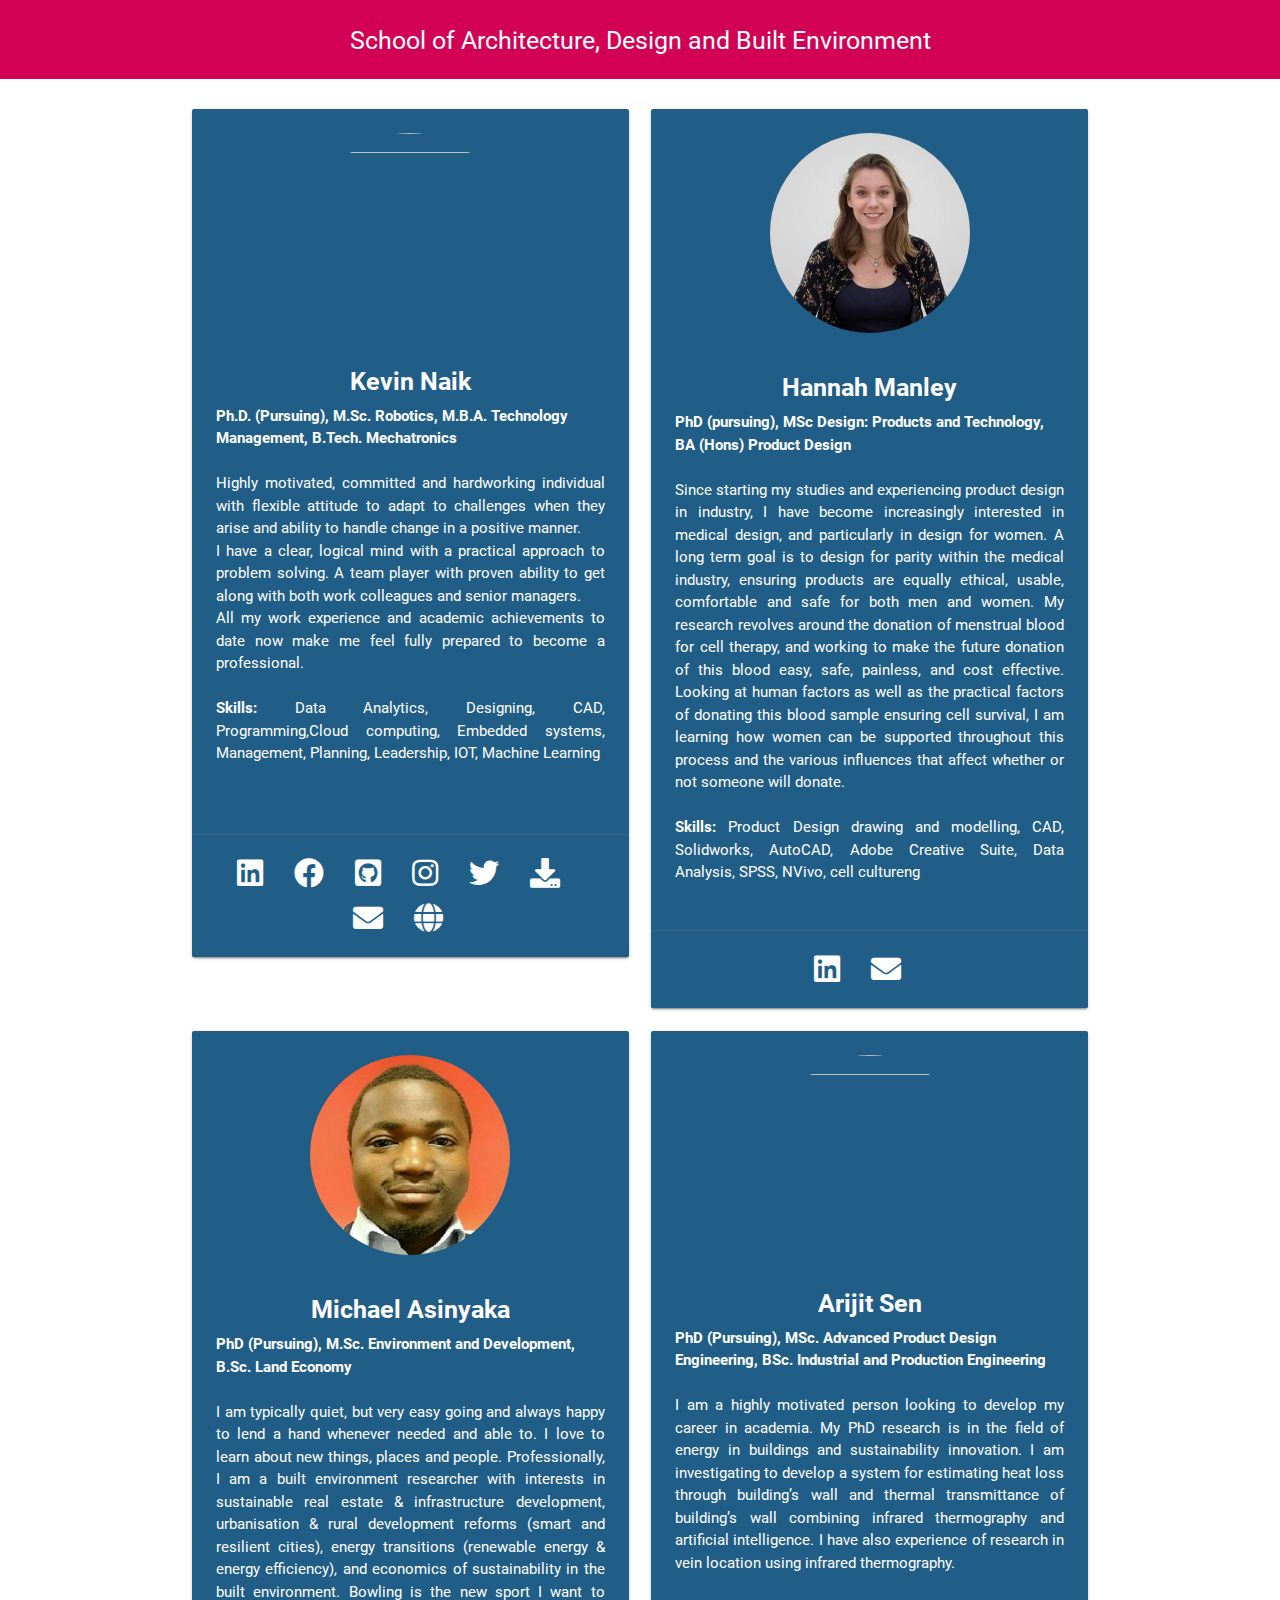
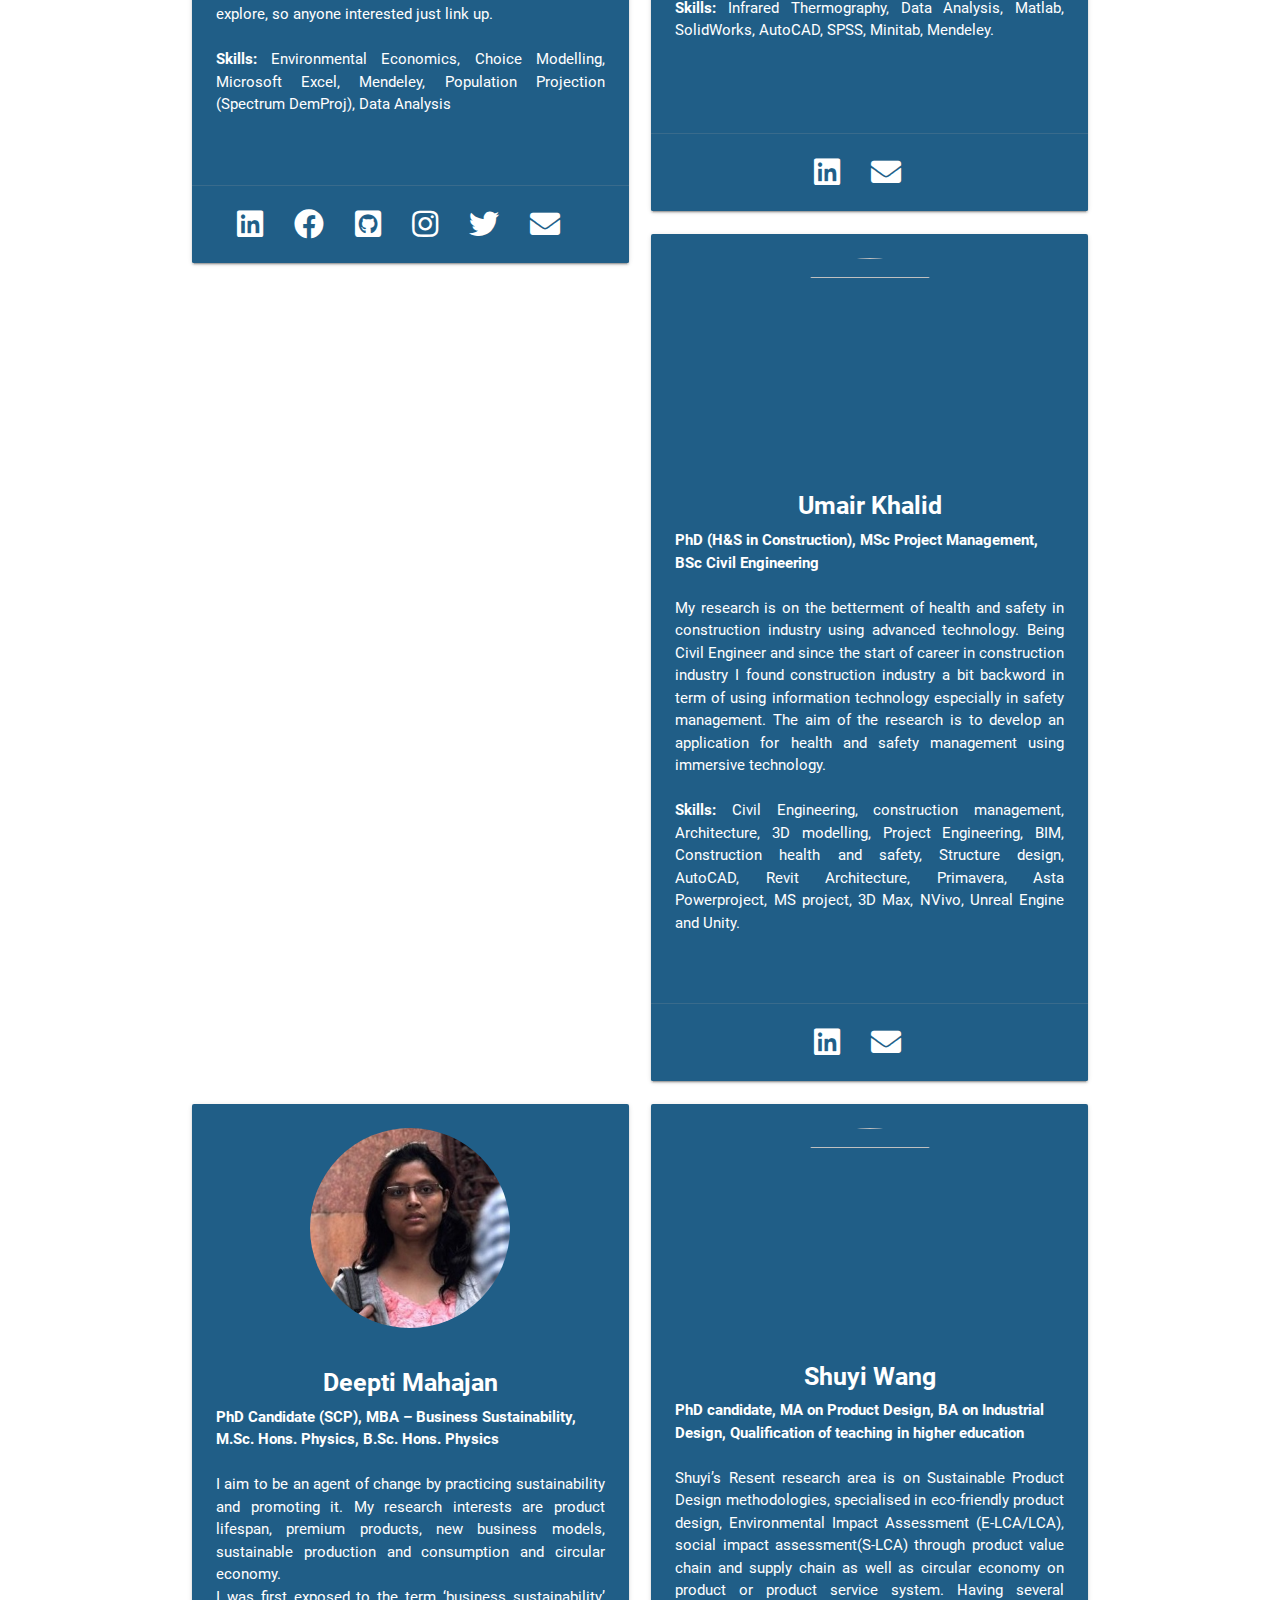
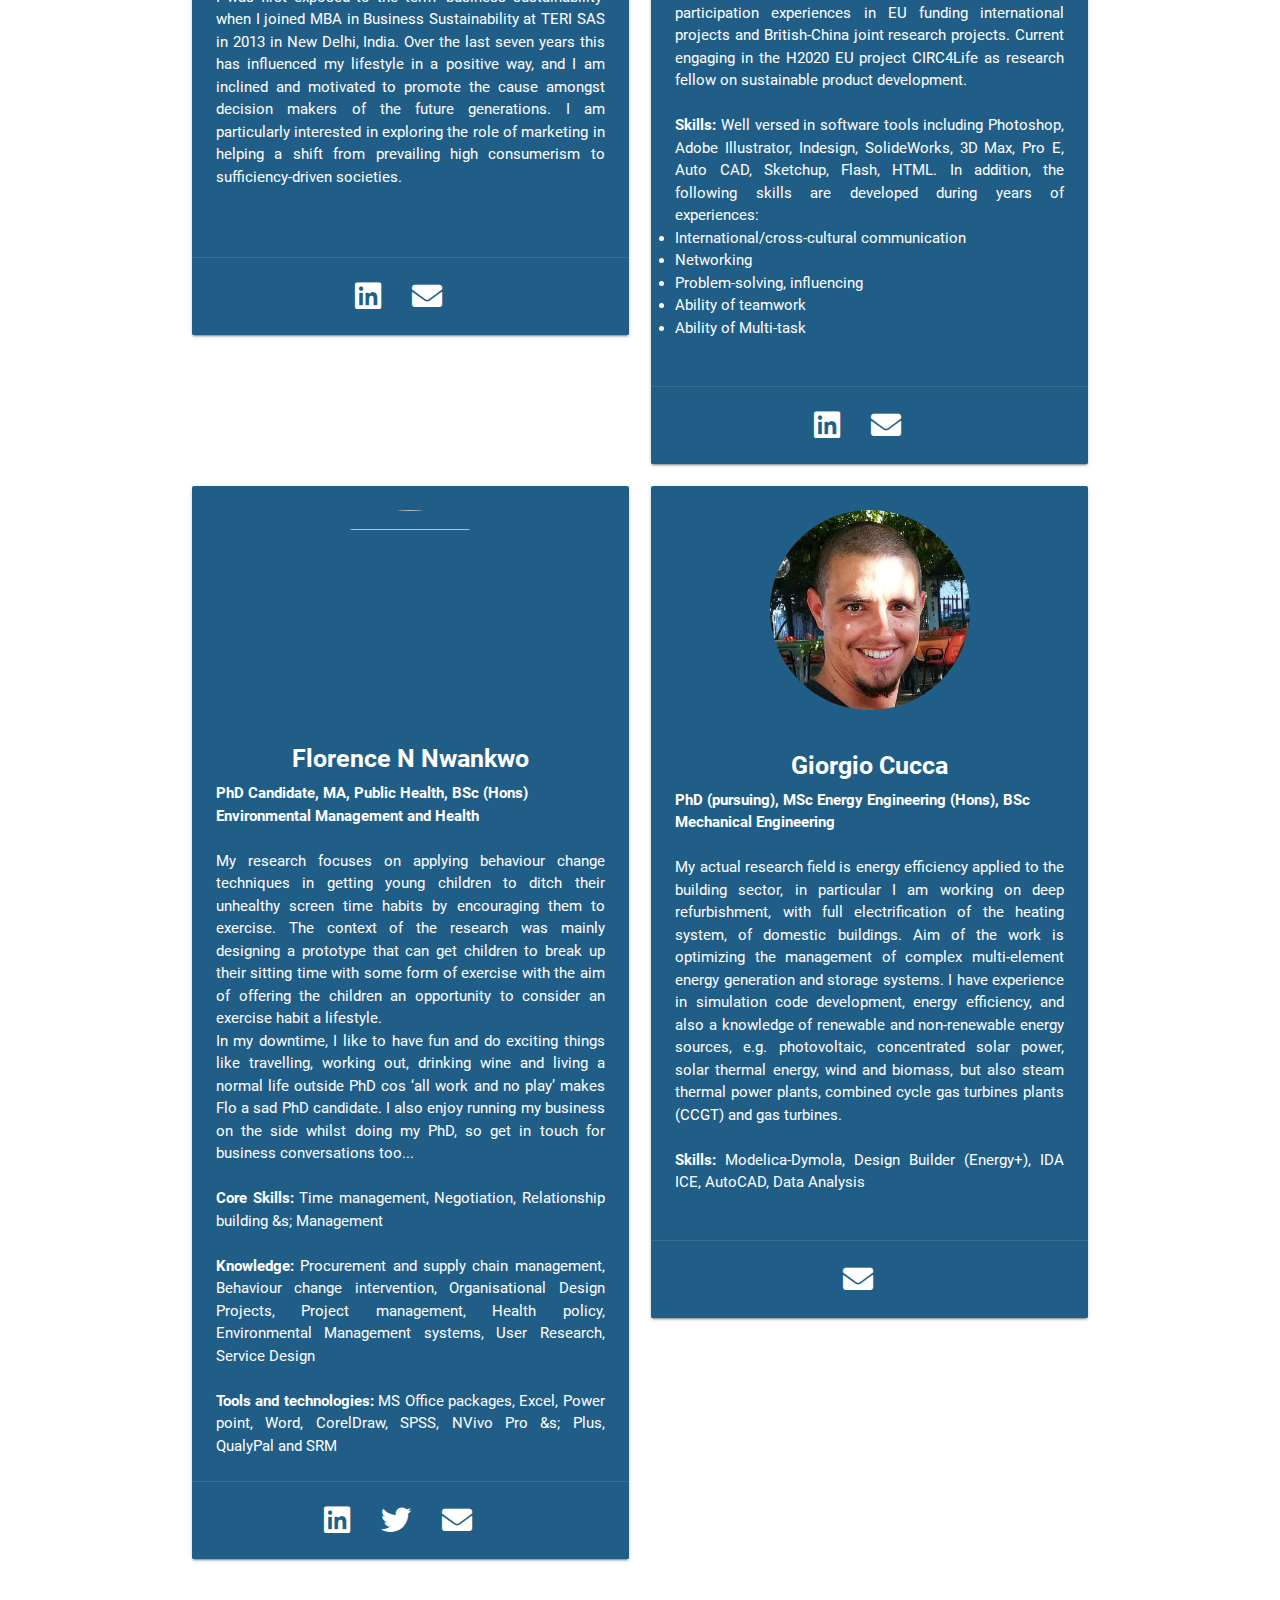
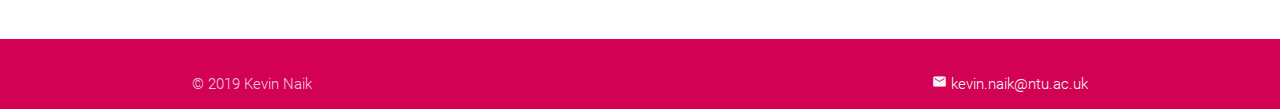
==== commit a43e161c: "bsdcvbndsbfv bnfcnfv" ====
--- a/index.html
+++ b/index.html
@@ -184,7 +184,7 @@
                     <br>
                     <br>
                     <br>
-                    <br>
+                    
                     
                     </div>
                     <div class="card-action">
